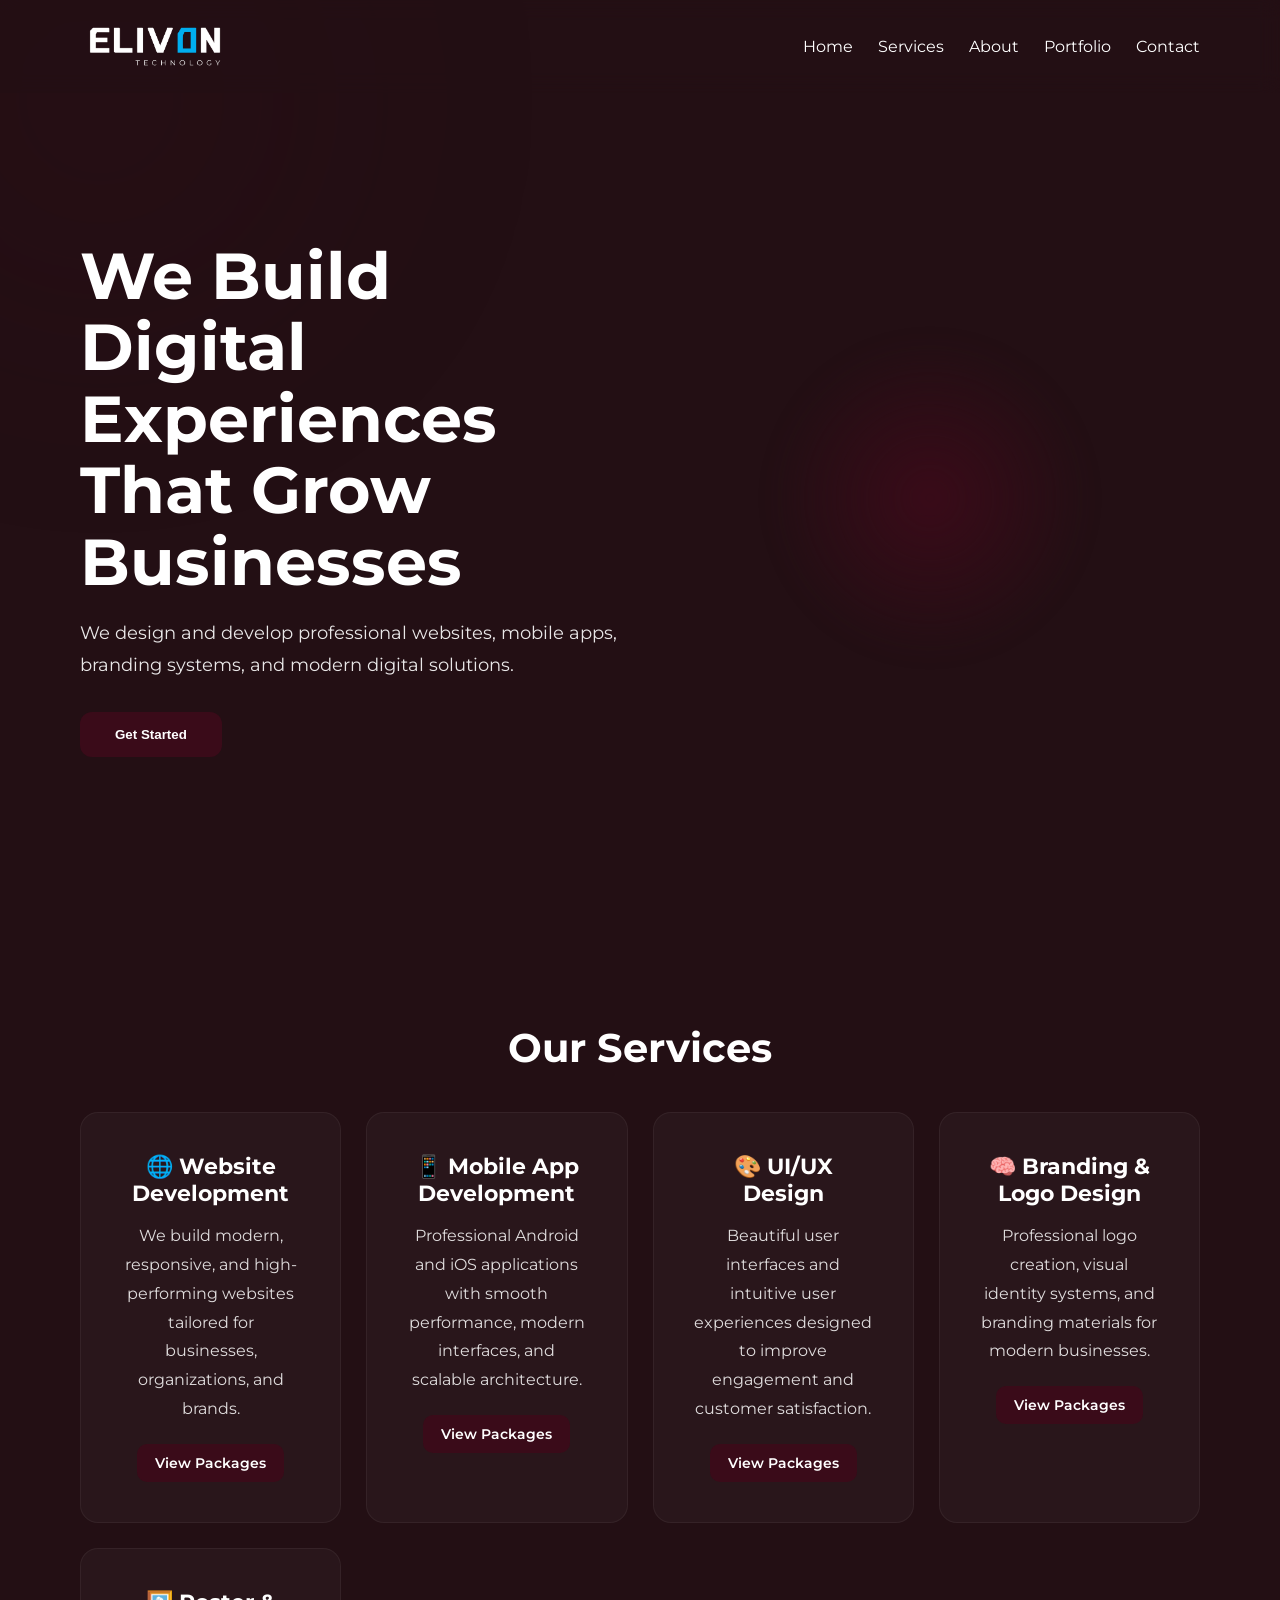
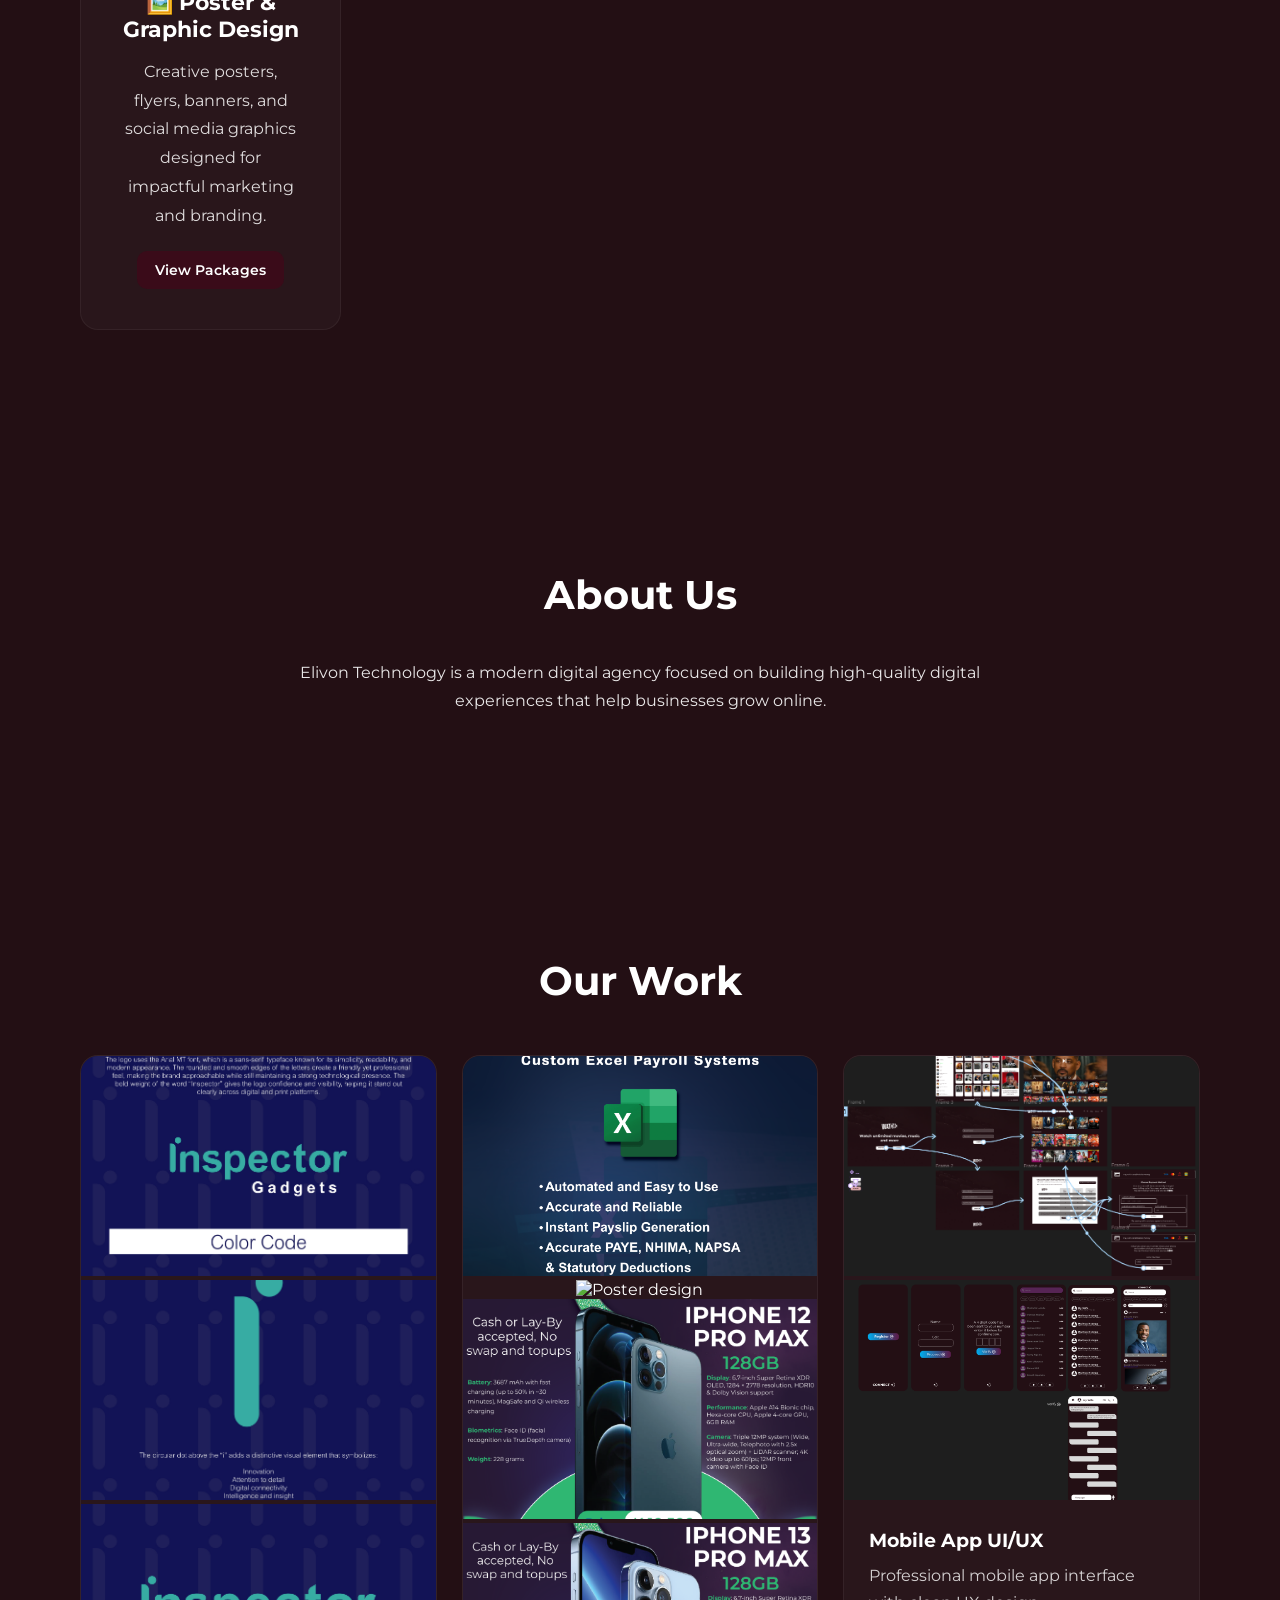
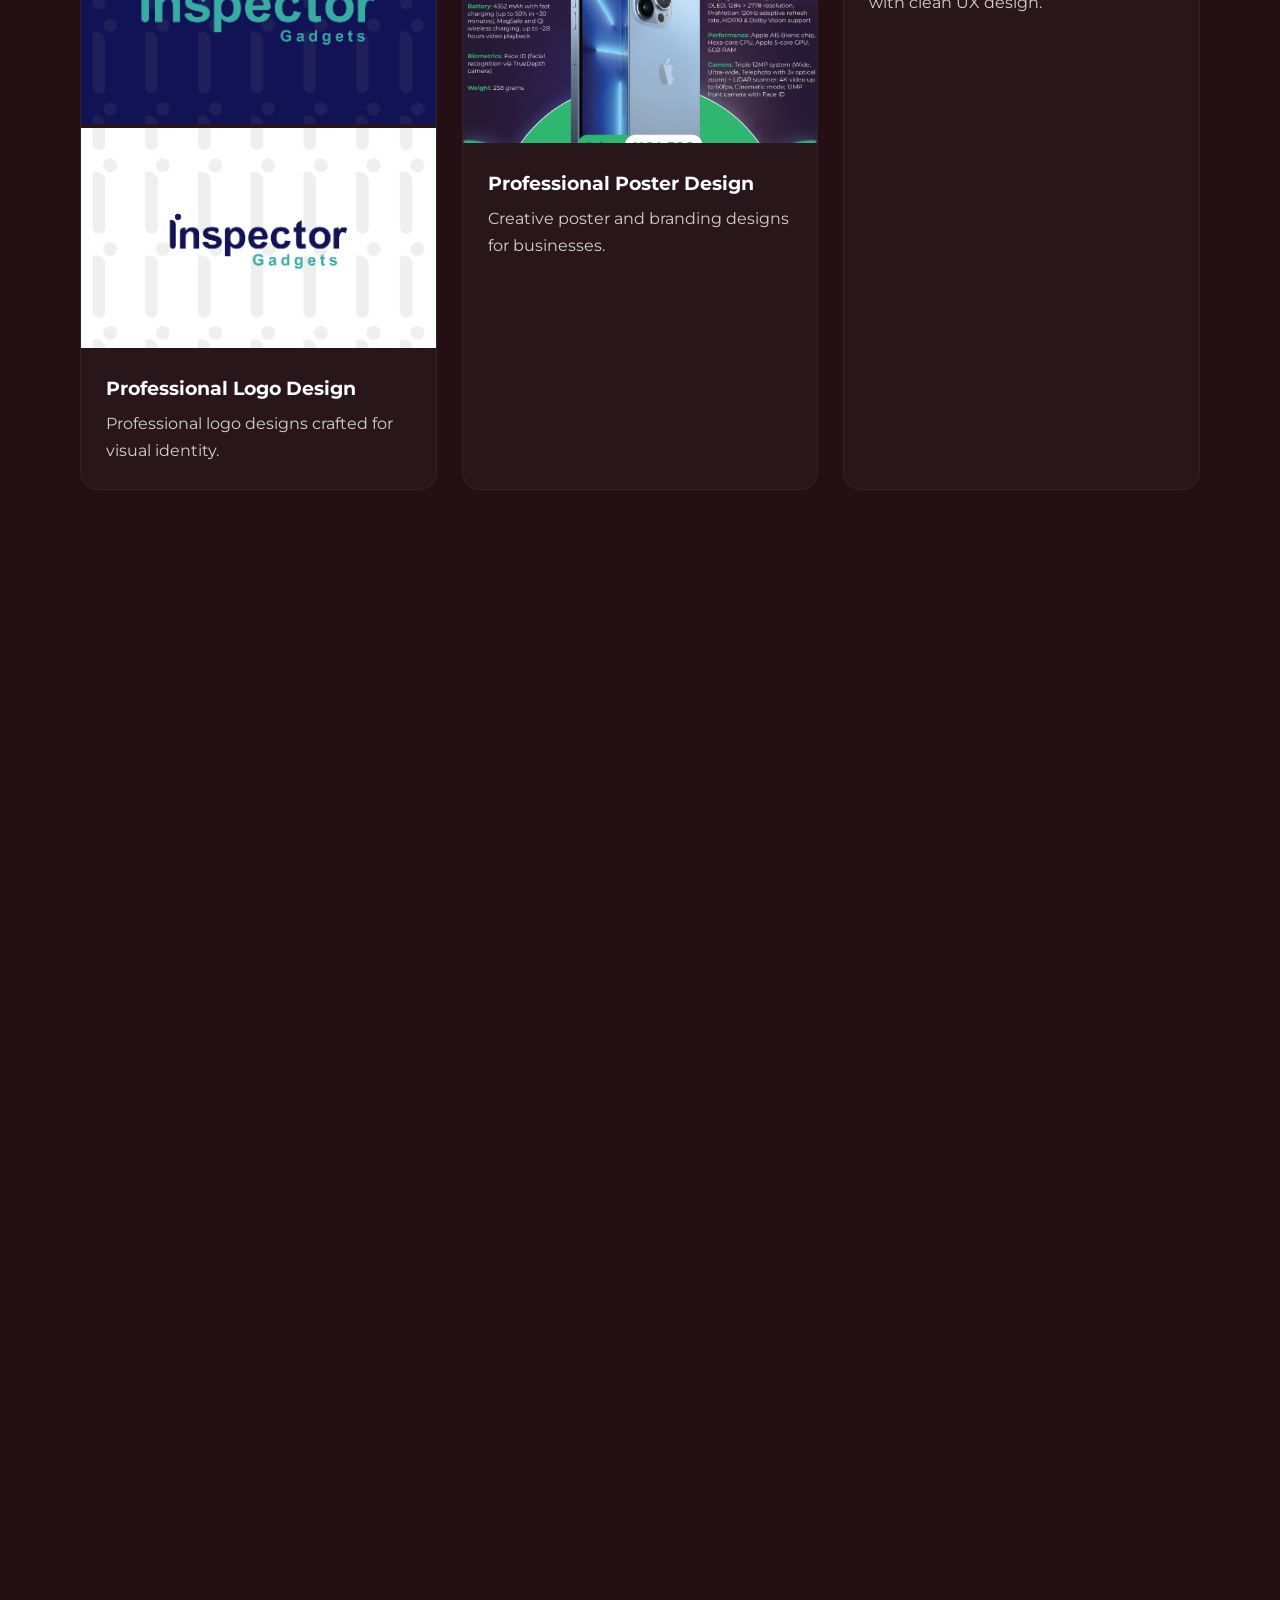
==== index.html @ 50b48947 "updated portfolio and services" ====
<!DOCTYPE html>
<html lang="en">
<head>
    <meta charset="UTF-8">
    <meta name="viewport" content="width=device-width, initial-scale=1.0">
    <title>Elivon Technology</title>

    <!-- Font -->
    <link rel="preconnect" href="https://fonts.googleapis.com">
    <link rel="preconnect" href="https://fonts.gstatic.com" crossorigin>

    <link href="https://fonts.googleapis.com/css2?family=Montserrat:wght@300;400;500;600;700&display=swap" rel="stylesheet">

    <!-- CSS -->
    <link rel="stylesheet" href="style.css">
</head>

<body>

    <!-- HEADER -->
    <header>

        <img src="images/logo.png" alt="Elivon Logo" class="logo">

        <div class="menu-toggle" id="menu-toggle">☰</div>

        <nav id="nav">
            <a href="#">Home</a>
            <a href="#services">Services</a>
            <a href="#about">About</a>
            <a href="#portfolio">Portfolio</a>
            <a href="#contact">Contact</a>
        </nav>

    </header>

    <!-- HERO -->
    <section class="hero reveal">

        <div class="hero-left">

            <h2>
                We Build Digital Experiences That Grow Businesses
            </h2>

            <p>
                We design and develop professional websites,
                mobile apps, branding systems, and modern
                digital solutions.
            </p>

            <button onclick="document.getElementById('contact').scrollIntoView({behavior:'smooth'})">
                Get Started
            </button>

        </div>

        <div class="hero-right">
            <div class="glow-box"></div>
        </div>

    </section>

    <!-- SERVICES -->
    <section id="services" class="section reveal">

        <h2 class="title">Our Services</h2>

        <div class="grid">

            <!-- WEBSITE -->
            <a href="web.html" class="card service-link">

                <h3>🌐 Website Development</h3>

                <p>
                    We build modern, responsive, and high-performing websites
                    tailored for businesses, organizations, and brands.
                </p>

                <span class="service-btn">View Packages</span>

            </a>

            <!-- MOBILE -->
            <a href="mobile.html" class="card service-link">

                <h3>📱 Mobile App Development</h3>

                <p>
                    Professional Android and iOS applications with smooth
                    performance, modern interfaces, and scalable architecture.
                </p>

                <span class="service-btn">View Packages</span>

            </a>

            <!-- UI/UX -->
            <a href="uiux.html" class="card service-link">

                <h3>🎨 UI/UX Design</h3>

                <p>
                    Beautiful user interfaces and intuitive user experiences
                    designed to improve engagement and customer satisfaction.
                </p>

                <span class="service-btn">View Packages</span>

            </a>

            <!-- BRANDING -->
            <a href="logo.html" class="card service-link">

                <h3>🧠 Branding & Logo Design</h3>

                <p>
                    Professional logo creation, visual identity systems,
                    and branding materials for modern businesses.
                </p>

                <span class="service-btn">View Packages</span>

            </a>

            <!-- GRAPHICS -->
            <a href="poster.html" class="card service-link">

                <h3>🖼️ Poster & Graphic Design</h3>

                <p>
                    Creative posters, flyers, banners, and social media graphics
                    designed for impactful marketing and branding.
                </p>

                <span class="service-btn">View Packages</span>

            </a>

        </div>

    </section>

    <!-- ABOUT -->
    <section id="about" class="section reveal">

        <h2 class="title">About Us</h2>

        <p class="text">
            Elivon Technology is a modern digital agency focused on building
            high-quality digital experiences that help businesses grow online.
        </p>

    </section>

    <!-- PORTFOLIO -->
    <section id="portfolio" class="section reveal">

        <h2 class="title">Our Work</h2>

        <div class="portfolio-grid">

            <!-- PROJECT 1 -->
            <div class="portfolio-card">

                <img src="images/project1-1.jpg" alt="Professional logo design">
                <img src="images/project1-2.jpg" alt="Professional logo design">
                <img src="images/project1-3.jpg" alt="Professional logo design">
                <img src="images/project1-4.jpg" alt="Professional logo design">

                <div class="portfolio-content">

                    <h3>Professional Logo Design</h3>

                    <p>
                        Professional logo designs crafted for visual identity.
                    </p>

                </div>

            </div>

            <!-- PROJECT 2 -->
            <div class="portfolio-card">

                <img src="images/project2-1.png" alt="Poster design">
                <img src="images/project2-2.png" alt="Poster design">
                <img src="images/project2-3.png" alt="Poster design">
                <img src="images/project2-4.png" alt="Poster design">

                <div class="portfolio-content">

                    <h3>Professional Poster Design</h3>

                    <p>
                        Creative poster and branding designs for businesses.
                    </p>

                </div>

            </div>

            <!-- PROJECT 3 -->
            <div class="portfolio-card">

                <img src="images/project3-1.png" alt="UI UX design">
                <img src="images/project3-2.png" alt="UI UX design">

                <div class="portfolio-content">

                    <h3>Mobile App UI/UX</h3>

                    <p>
                        Professional mobile app interface with clean UX design.
                    </p>

                </div>

            </div>

        </div>

    </section>
    <!-- TESTIMONIALS -->
<section class="section reveal" id="testimonials">

    <h2 class="title">What Our Clients Say</h2>

    <p class="text">
        Real feedback from people who have worked with us.
    </p>

    <div class="grid">

        <!-- TESTIMONIAL 1 -->
        <div class="card">

            <p>
                “Elivon Technology delivered a clean and professional website
                that helped my business look more credible online.”
            </p>

            <br>

            <h3>- Client A</h3>

        </div>

        <!-- TESTIMONIAL 2 -->
        <div class="card">

            <p>
                “The design quality was outstanding. Everything was modern,
                fast, and exactly what I wanted.”
            </p>

            <br>

            <h3>- Client B</h3>

        </div>

        <!-- TESTIMONIAL 3 -->
        <div class="card">

            <p>
                “Very professional work. Communication was clear and the final
                product exceeded expectations.”
            </p>

            <br>

            <h3>- Client C</h3>

        </div>

    </div>

</section>

    <!-- CONTACT -->
    <section id="contact" class="section reveal">

        <h2 class="title">Contact Us</h2>

        <p class="text">
            Let’s build something amazing together.
        </p>

        <form id="contact-form" class="contact-form">

            <input type="text" placeholder="Your Name" required>

            <input type="email" placeholder="Your Email" required>

            <textarea placeholder="Your Project Idea" required></textarea>

            <button type="submit">
                Send Message
            </button>

        </form>

    </section>

    <!-- EMAILJS -->
    <script src="https://cdn.jsdelivr.net/npm/@emailjs/browser@3/dist/email.min.js"></script>

    <script>
    document.addEventListener("DOMContentLoaded", function () {

        emailjs.init("dGkCJeQmZ1w9tnwCu");

        const form = document.getElementById("contact-form");

        form.addEventListener("submit", function (e) {

            e.preventDefault();

            emailjs.sendForm(
                "service_jqj9ab2",
                "template_shtid7g",
                this
            ).then(function () {

                alert("Message sent successfully!");
                form.reset();

            }, function (error) {

                alert("Failed to send message");
                console.log(error);

            });

        });

    });
    </script>

    <!-- LIGHTBOX -->
    <div id="lightbox" class="lightbox">

        <span class="close">&times;</span>

        <img id="lightbox-img" class="lightbox-img">

    </div>

    <!-- JAVASCRIPT -->
    <script src="script.js"></script>

</body>
</html>
---- style.css ----
/* =========================
   GLOBAL
========================= */

*{
    margin: 0;
    padding: 0;
    box-sizing: border-box;
}

html{
    scroll-behavior: smooth;
}

body{
    font-family: 'Montserrat', sans-serif;
    background: #230f14;
    color: #ffffff;
    overflow-x: hidden;
}

/* Background Glow */

body::before{
    content: "";
    position: fixed;

    top: -200px;
    left: -200px;

    width: 600px;
    height: 600px;

    background: radial-gradient(circle, #3a0b19, transparent 70%);

    filter: blur(120px);
    opacity: 0.25;

    z-index: -1;
}

/* =========================
   HEADER
========================= */

header{
    display: flex;
    justify-content: space-between;
    align-items: center;

    padding: 20px 80px;

    position: sticky;
    top: 0;

    background: rgba(35, 15, 20, 0.8);

    backdrop-filter: blur(10px);

    z-index: 1000;
}

.logo{
    width: 150px;
}

/* =========================
   NAVIGATION
========================= */

nav{
    display: flex;
    align-items: center;
}

nav a{
    color: white;
    text-decoration: none;

    margin-left: 25px;

    position: relative;

    transition: 0.3s;
}

nav a::after{
    content: "";

    position: absolute;

    bottom: -5px;
    left: 0;

    width: 0%;
    height: 2px;

    background: #3a0b19;

    transition: 0.3s;
}

nav a:hover::after{
    width: 100%;
}

/* =========================
   MOBILE MENU
========================= */

.menu-toggle{
    display: none;
    font-size: 28px;
    cursor: pointer;
    color: white;
}

/* =========================
   HERO SECTION
========================= */

.hero{
    min-height: 90vh;

    display: flex;
    justify-content: space-between;
    align-items: center;

    padding: 0 80px;

    gap: 40px;
}

.hero-left{
    flex: 1;
}

.hero h2{
    font-size: 65px;
    line-height: 1.1;

    margin-bottom: 20px;
}

.hero p{
    font-size: 18px;

    opacity: 0.9;

    margin-bottom: 30px;

    max-width: 600px;

    line-height: 1.8;
}

.hero-right{
    flex: 1;

    display: flex;
    justify-content: center;
    align-items: center;
}

.glow-box{
    width: 320px;
    height: 320px;

    background: radial-gradient(circle, #3a0b19, transparent 70%);

    border-radius: 50%;

    filter: blur(10px);
}

/* =========================
   BUTTONS
========================= */

button{
    padding: 15px 35px;

    background: #3a0b19;
    color: white;

    border: none;
    border-radius: 12px;

    font-weight: 600;

    cursor: pointer;

    transition: 0.3s;
}

button:hover{
    transform: translateY(-4px);
}

/* =========================
   SECTIONS
========================= */

.section{
    padding: 120px 80px;
    text-align: center;
}

.title{
    font-size: 40px;
    margin-bottom: 40px;
}

.text{
    max-width: 700px;

    margin: 0 auto;

    line-height: 1.8;

    opacity: 0.9;
}

/* =========================
   GRID
========================= */

.grid{
    display: grid;

    grid-template-columns: repeat(auto-fit, minmax(250px, 1fr));

    gap: 25px;

    margin-top: 40px;
}

/* =========================
   CARDS
========================= */

.card{
    background: rgba(255,255,255,0.03);

    padding: 40px;

    border-radius: 18px;

    border: 1px solid rgba(255,255,255,0.05);

    transition: 0.3s;
}

.card:hover{
    transform: translateY(-10px);

    background: rgba(255,255,255,0.06);
}

.card h3{
    font-size: 22px;
    margin-bottom: 15px;
}

.card p{
    line-height: 1.8;
    opacity: 0.85;
}

/* =========================
   SERVICE LINKS
========================= */

.service-link{
    text-decoration: none;
    color: white;

    display: block;

    position: relative;
    overflow: hidden;
}

.service-btn{
    display: inline-block;

    margin-top: 20px;

    padding: 10px 18px;

    background: #3a0b19;

    border-radius: 10px;

    font-size: 14px;
    font-weight: 600;

    transition: 0.3s;
}

.service-link:hover .service-btn{
    transform: translateX(5px);
}

/* =========================
   PORTFOLIO
========================= */

.portfolio-grid{
    display: grid;

    grid-template-columns: repeat(auto-fit, minmax(300px, 1fr));

    gap: 25px;

    margin-top: 50px;
}

.portfolio-card{
    background: rgba(255,255,255,0.03);

    border-radius: 18px;

    overflow: hidden;

    border: 1px solid rgba(255,255,255,0.05);

    transition: 0.4s;
}

.portfolio-card:hover{
    transform: translateY(-10px);
}

.portfolio-card img{
    width: 100%;
    height: 220px;

    object-fit: cover;

    cursor: pointer;
}

.portfolio-content{
    padding: 25px;

    text-align: left;
}

.portfolio-content h3{
    margin-bottom: 10px;
}

.portfolio-content p{
    opacity: 0.8;
    line-height: 1.7;
}

/* =========================
   CONTACT FORM
========================= */

.contact-form{
    max-width: 600px;

    margin: 40px auto;

    display: flex;
    flex-direction: column;

    gap: 15px;
}

.contact-form input,
.contact-form textarea{
    padding: 15px;

    border-radius: 10px;

    border: 1px solid rgba(255,255,255,0.1);

    background: rgba(255,255,255,0.03);

    color: white;

    outline: none;
}

.contact-form textarea{
    min-height: 140px;
}

/* =========================
   SCROLL ANIMATIONS
========================= */

.reveal{
    opacity: 0;

    transform: translateY(40px);

    transition: all 0.8s ease;
}

.reveal.active{
    opacity: 1;

    transform: translateY(0);
}

/* =========================
   LIGHTBOX
========================= */

.lightbox{
    display: none;

    position: fixed;

    top: 0;
    left: 0;

    width: 100%;
    height: 100%;

    background: rgba(0,0,0,0.9);

    justify-content: center;
    align-items: center;

    z-index: 9999;
}

.lightbox-img{
    max-width: 90%;
    max-height: 90%;

    border-radius: 10px;
}

.lightbox .close{
    position: absolute;

    top: 20px;
    right: 30px;

    font-size: 40px;

    color: white;

    cursor: pointer;
}

/* =========================
   RESPONSIVE
========================= */

@media (max-width: 768px){

    header{
        padding: 20px;
        flex-direction: column;
        gap: 15px;
    }

    .menu-toggle{
        display: block;
    }

    nav{
        display: none;

        flex-direction: column;

        gap: 15px;

        width: 100%;

        text-align: center;
    }

    nav.active{
        display: flex;
    }

    nav a{
        margin-left: 0;
    }

    .hero{
        flex-direction: column;

        text-align: center;

        padding: 60px 20px;
    }

    .hero h2{
        font-size: 38px;
    }

    .hero p{
        font-size: 16px;
        margin: 0 auto 30px;
    }

    .section{
        padding: 80px 20px;
    }

    .grid,
    .portfolio-grid{
        grid-template-columns: 1fr;
    }

    .glow-box{
        width: 250px;
        height: 250px;
    }
}
/* =========================
   WHATSAPP FLOAT BUTTON
========================= */

.whatsapp-float{
    position: fixed;

    bottom: 25px;
    right: 25px;

    width: 60px;
    height: 60px;

    background: #25D366;

    border-radius: 50%;

    display: flex;
    align-items: center;
    justify-content: center;

    box-shadow: 0 10px 25px rgba(0,0,0,0.3);

    z-index: 9999;

    transition: 0.3s;
}

.whatsapp-float img{
    width: 35px;
    height: 35px;
}

.whatsapp-float:hover{
    transform: scale(1.1);
}
/* =========================
   FOOTER
========================= */

.footer{
    background: rgba(0,0,0,0.3);
    margin-top: 80px;
    padding: 60px 80px 20px 80px;
    border-top: 1px solid rgba(255,255,255,0.05);
}

.footer-container{
    display: grid;
    grid-template-columns: repeat(auto-fit, minmax(220px, 1fr));
    gap: 40px;
}

.footer-box h2,
.footer-box h3{
    margin-bottom: 15px;
}

.footer-box p{
    opacity: 0.8;
    line-height: 1.7;
}

.footer-box a{
    display: block;
    color: white;
    text-decoration: none;
    margin-bottom: 10px;
    opacity: 0.8;
    transition: 0.3s;
}

.footer-box a:hover{
    opacity: 1;
    color: #3a0b19;
}

.footer-bottom{
    margin-top: 40px;
    text-align: center;
    opacity: 0.6;
    font-size: 14px;
}

/* RESPONSIVE */
@media (max-width: 768px){
    .footer{
        padding: 50px 20px 20px 20px;
        text-align: center;
    }
}
/* =========================
   TESTIMONIALS
========================= */

#testimonials .card{
    text-align: left;
    position: relative;
}

#testimonials .card p{
    font-style: italic;
    opacity: 0.9;
    line-height: 1.8;
}

#testimonials .card h3{
    margin-top: 15px;
    color: #3a0b19;
    font-weight: 600;
}
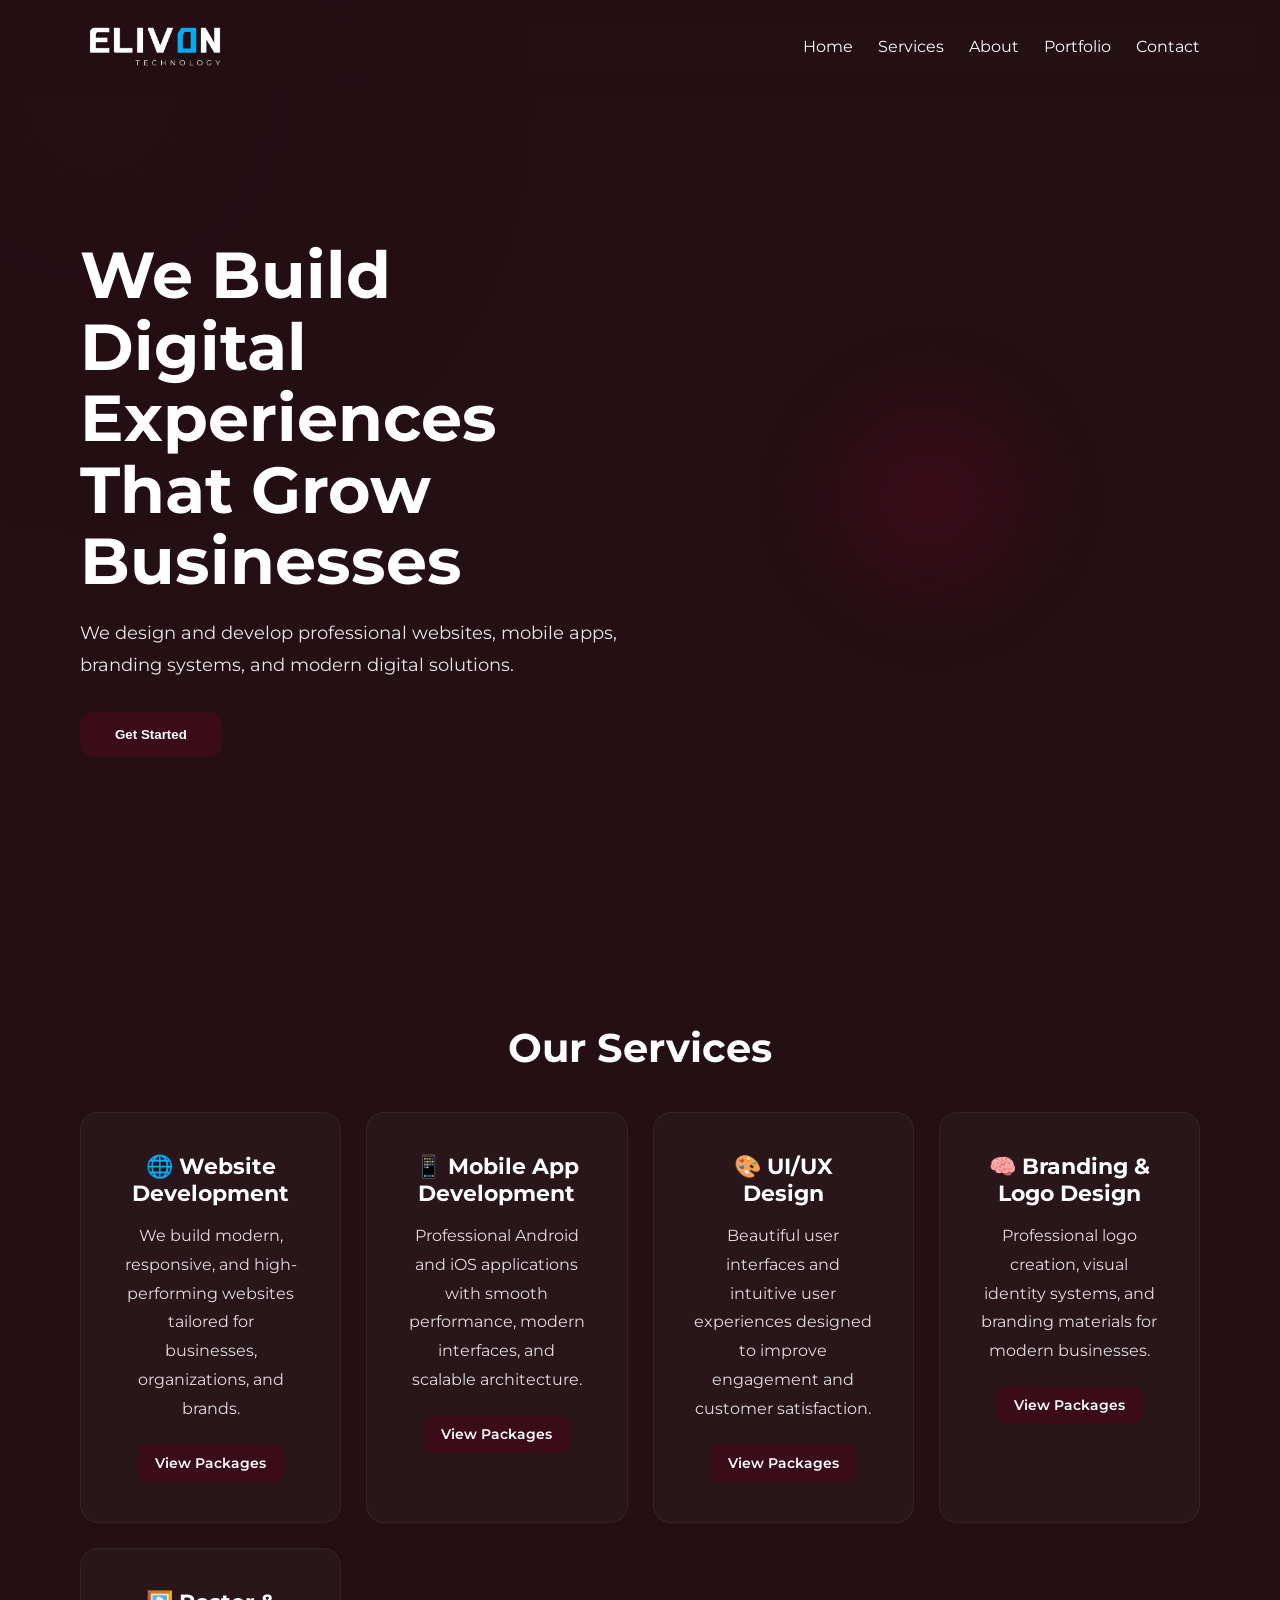
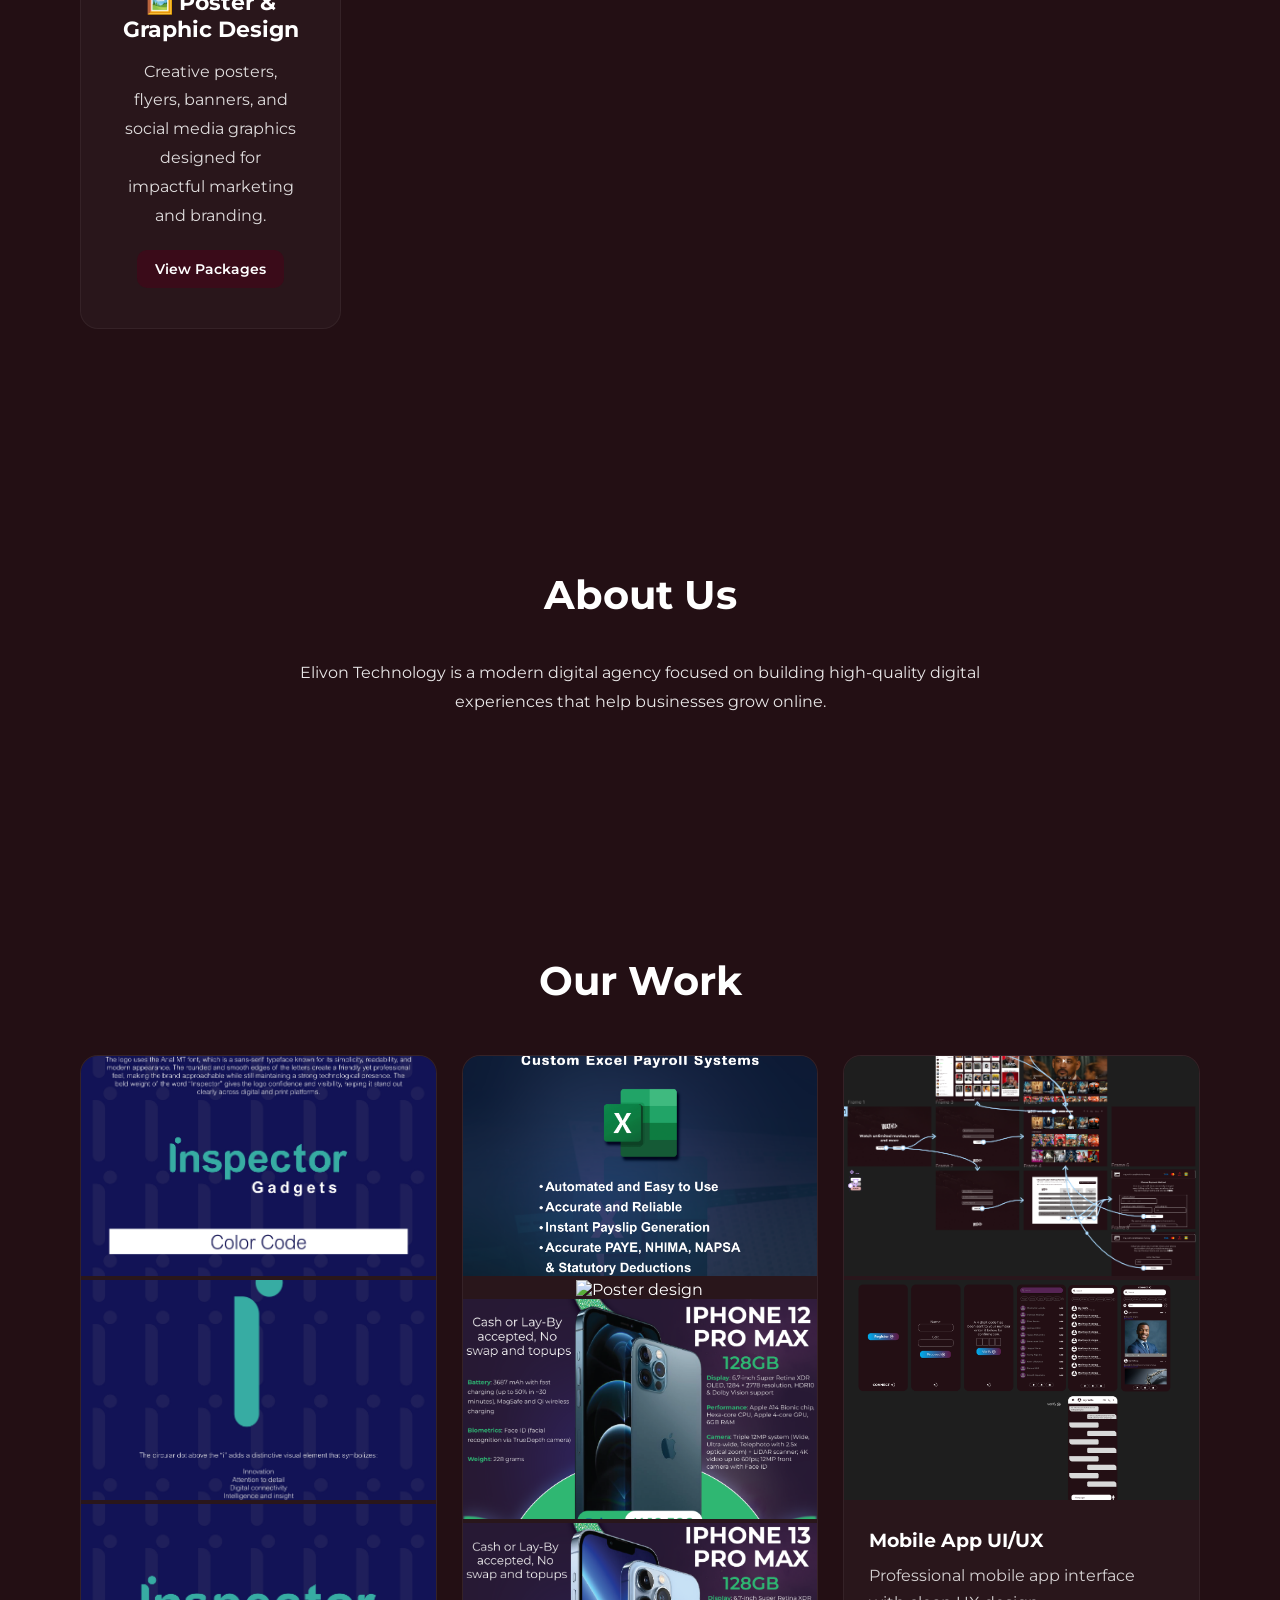
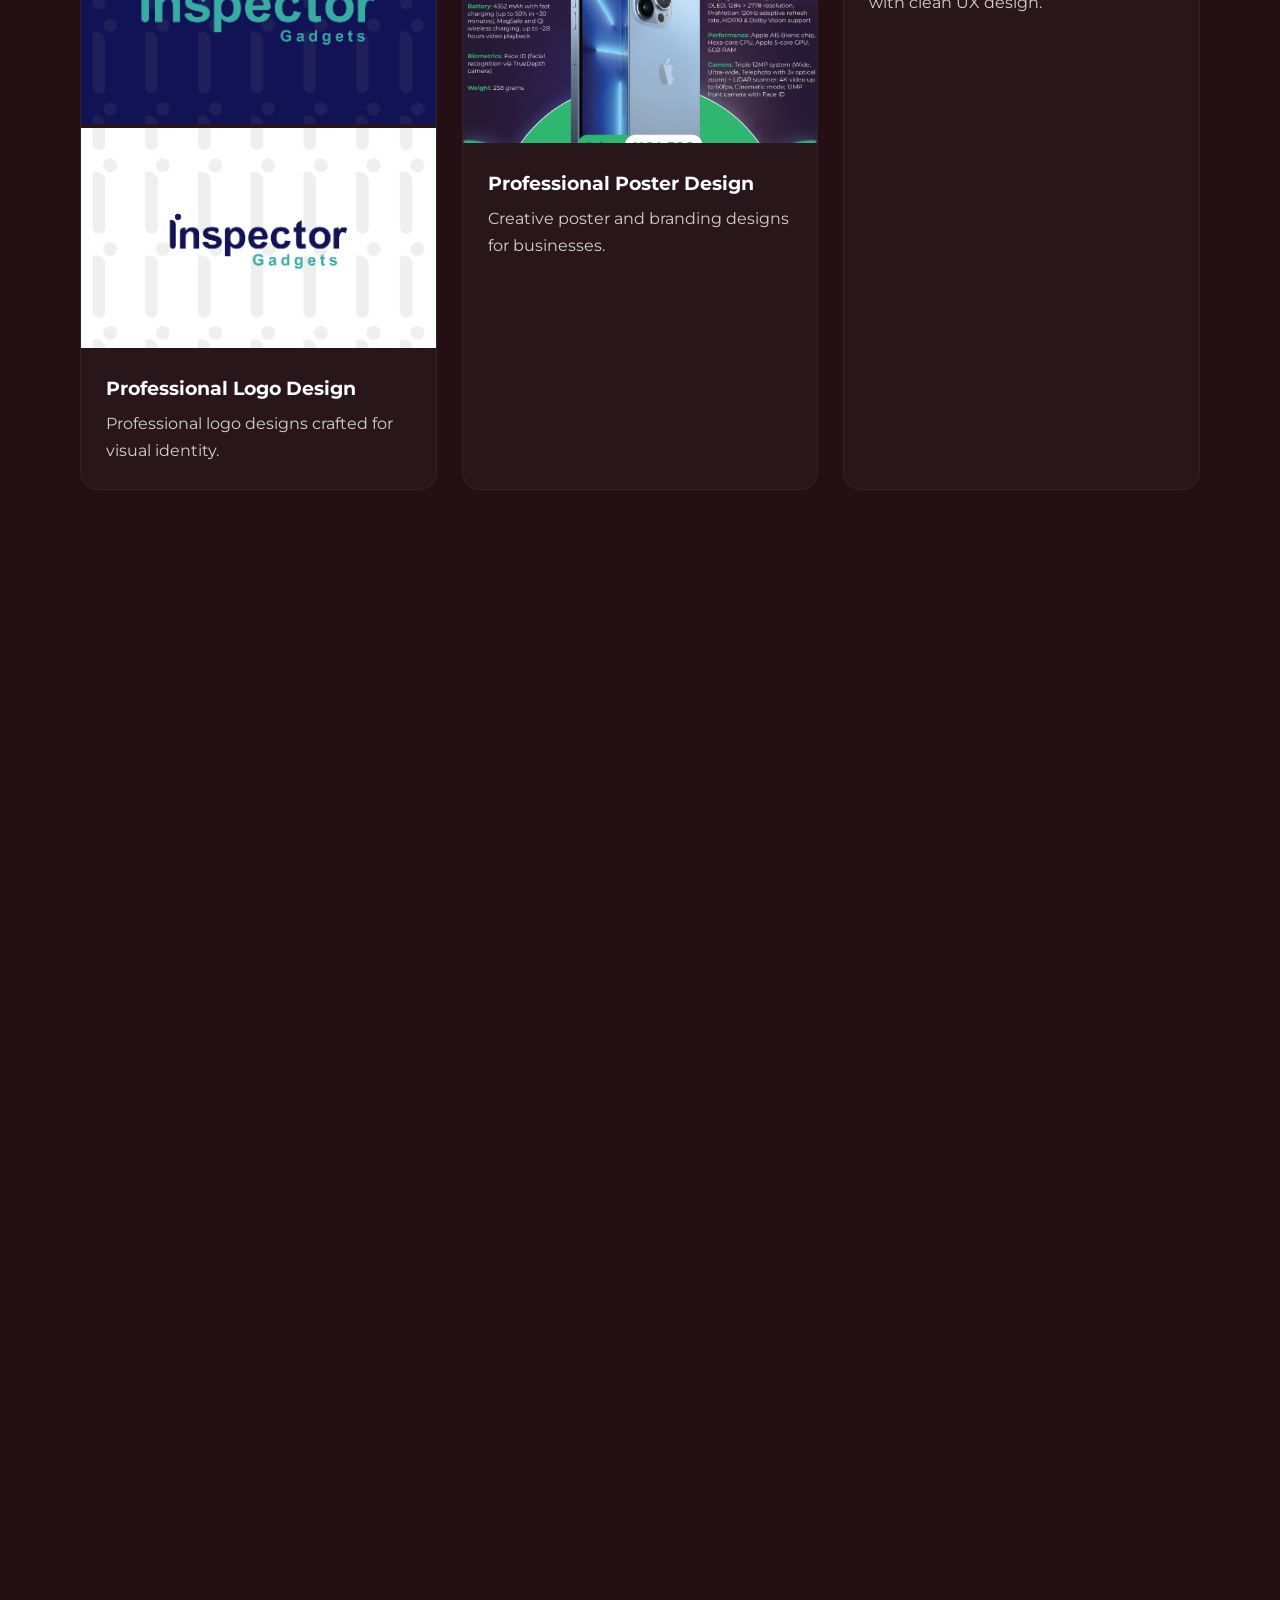
==== commit 0fd157ab: "updated portfolio and services" ====
--- a/index.html
+++ b/index.html
@@ -350,6 +350,63 @@
 
     <!-- JAVASCRIPT -->
     <script src="script.js"></script>
-
+<script>
+document.addEventListener("DOMContentLoaded", function () {
+
+    const reveals = document.querySelectorAll(".reveal");
+
+    function revealOnScroll() {
+        const windowHeight = window.innerHeight;
+
+        reveals.forEach(el => {
+            const elementTop = el.getBoundingClientRect().top;
+
+            if (elementTop < windowHeight - 100) {
+                el.classList.add("active");
+            }
+        });
+    }
+
+    window.addEventListener("scroll", revealOnScroll);
+
+    revealOnScroll(); // run on load
+});
+</script>
+<!-- LIGHTBOX -->
+<div id="lightbox" class="lightbox">
+
+    <span class="close">&times;</span>
+
+    <img id="lightbox-img" class="lightbox-img">
+
+</div>
+<script>
+document.addEventListener("DOMContentLoaded", function () {
+
+    const lightbox = document.getElementById("lightbox");
+    const lightboxImg = document.getElementById("lightbox-img");
+    const closeBtn = document.querySelector(".lightbox .close");
+
+    const images = document.querySelectorAll(".portfolio-card img");
+
+    images.forEach(img => {
+        img.addEventListener("click", function () {
+            lightbox.style.display = "flex";
+            lightboxImg.src = this.src;
+        });
+    });
+
+    closeBtn.addEventListener("click", function () {
+        lightbox.style.display = "none";
+    });
+
+    lightbox.addEventListener("click", function (e) {
+        if (e.target !== lightboxImg) {
+            lightbox.style.display = "none";
+        }
+    });
+
+});
+</script>
 </body>
 </html>
--- a/style.css
+++ b/style.css
@@ -626,6 +626,99 @@
 
 #testimonials .card h3{
     margin-top: 15px;
-    color: #3a0b19;
+    color: #ffffff;
     font-weight: 600;
+}
+/* =========================
+   SCROLL REVEAL ANIMATION
+========================= */
+
+.reveal{
+    opacity: 0;
+    transform: translateY(60px);
+    transition: all 0.8s ease;
+    will-change: transform, opacity;
+}
+
+.reveal.active{
+    opacity: 1;
+    transform: translateY(0);
+}
+
+/* stagger effect for grid items */
+.grid .card{
+    transition: transform 0.4s ease, opacity 0.6s ease;
+}
+
+/* hover animation upgrade */
+.card:hover{
+    transform: translateY(-12px) scale(1.02);
+    box-shadow: 0 20px 40px rgba(0,0,0,0.4);
+}
+
+/* smoother buttons */
+button{
+    transition: all 0.3s ease;
+}
+
+button:hover{
+    transform: translateY(-5px) scale(1.03);
+}
+
+/* nav hover smoothness */
+nav a{
+    transition: 0.3s ease;
+}
+body{
+    animation: fadeIn 0.8s ease;
+}
+
+@keyframes fadeIn{
+    from{
+        opacity: 0;
+    }
+    to{
+        opacity: 1;
+    }
+}
+/* =========================
+   LIGHTBOX (FULLSCREEN IMAGE VIEW)
+========================= */
+
+.lightbox{
+    display: none;
+
+    position: fixed;
+    top: 0;
+    left: 0;
+
+    width: 100%;
+    height: 100%;
+
+    background: rgba(0,0,0,0.92);
+
+    justify-content: center;
+    align-items: center;
+
+    z-index: 9999;
+}
+
+.lightbox-img{
+    max-width: 90%;
+    max-height: 90%;
+
+    border-radius: 12px;
+
+    box-shadow: 0 20px 60px rgba(0,0,0,0.6);
+}
+
+.lightbox .close{
+    position: absolute;
+    top: 20px;
+    right: 30px;
+
+    font-size: 45px;
+    color: white;
+
+    cursor: pointer;
 }
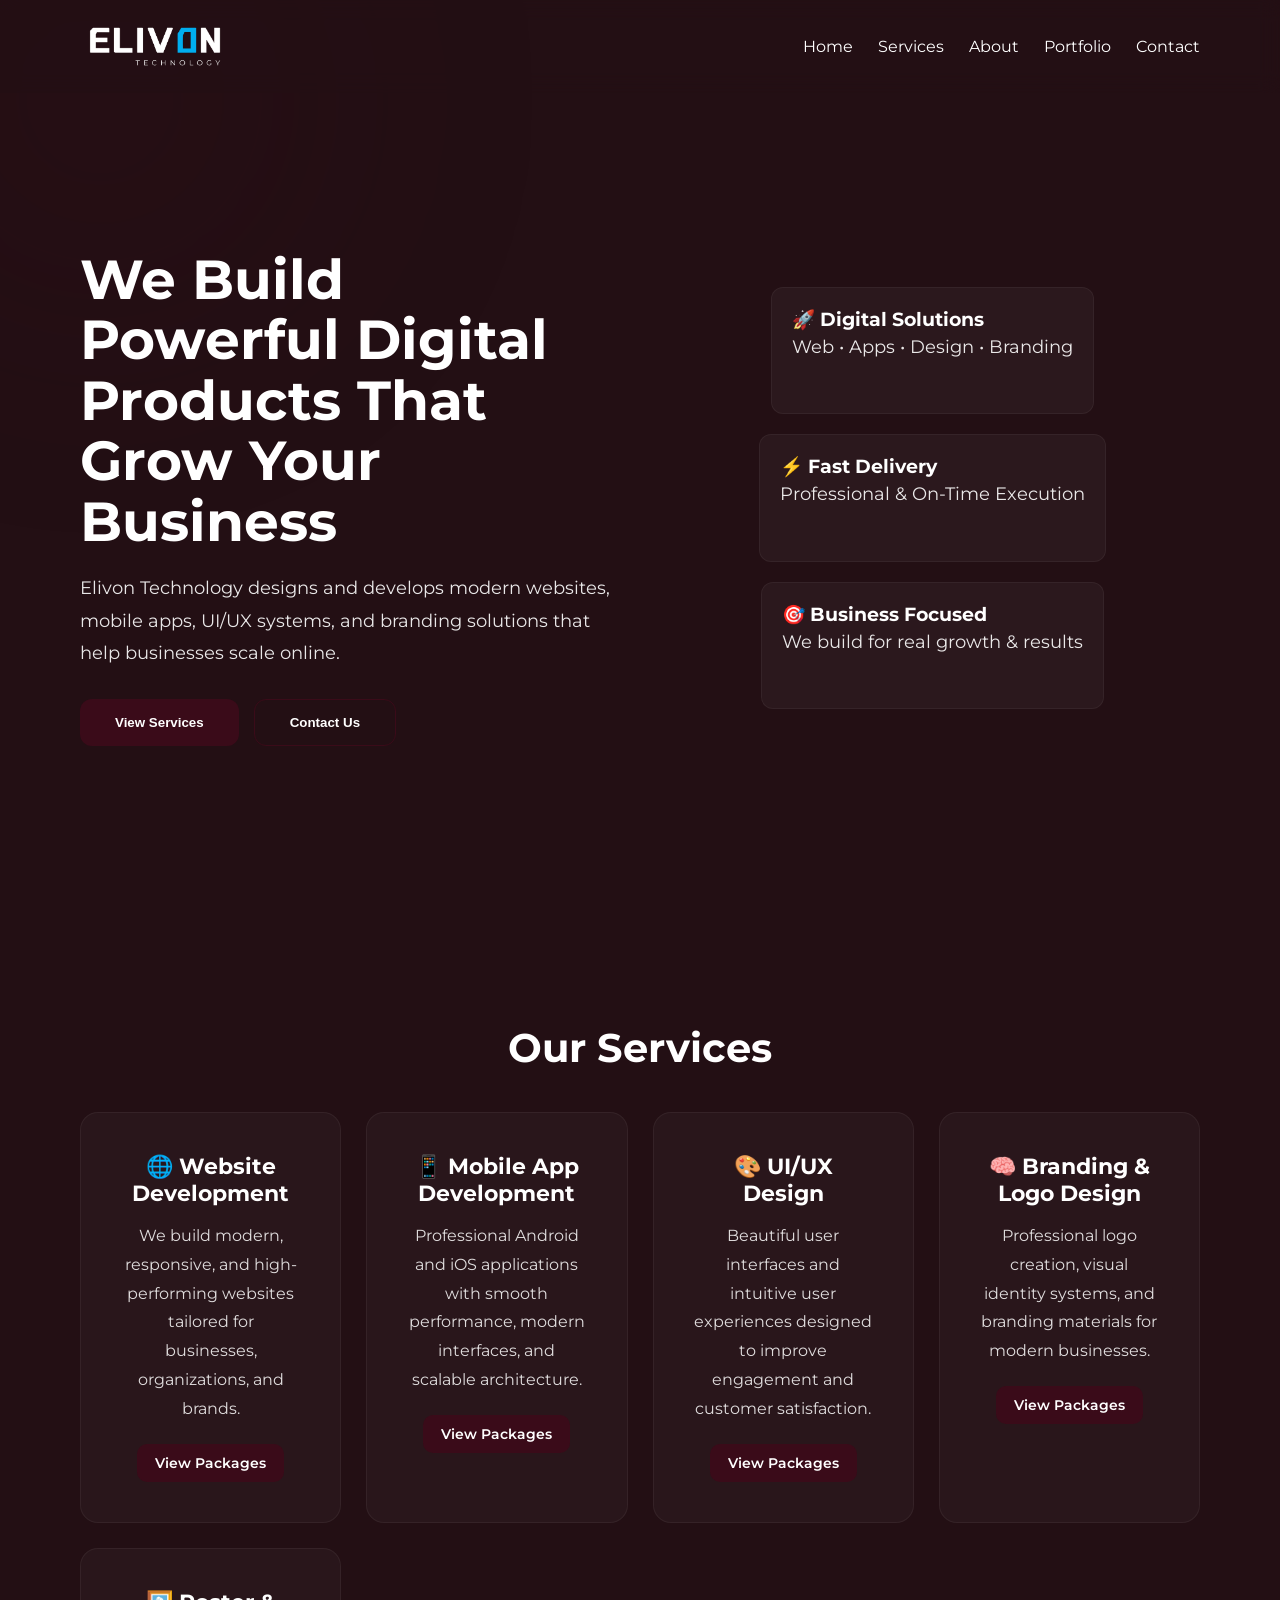
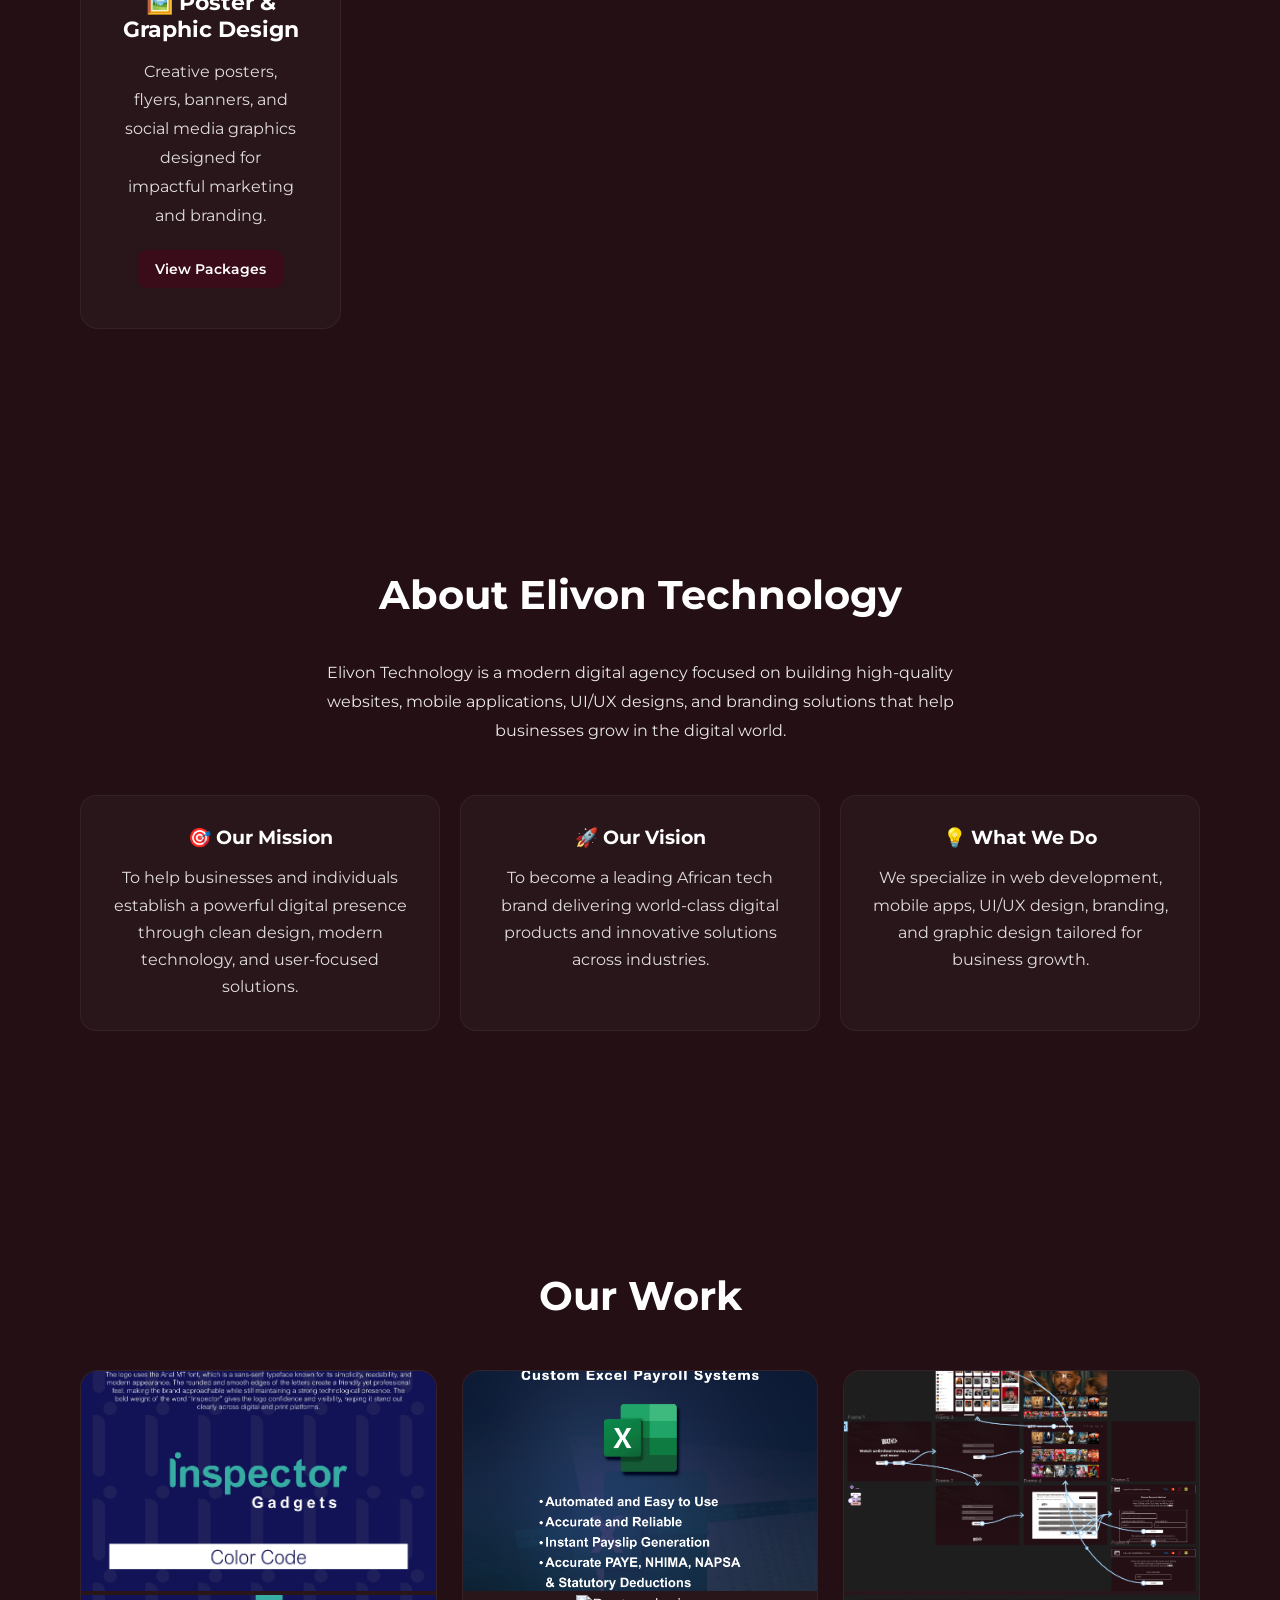
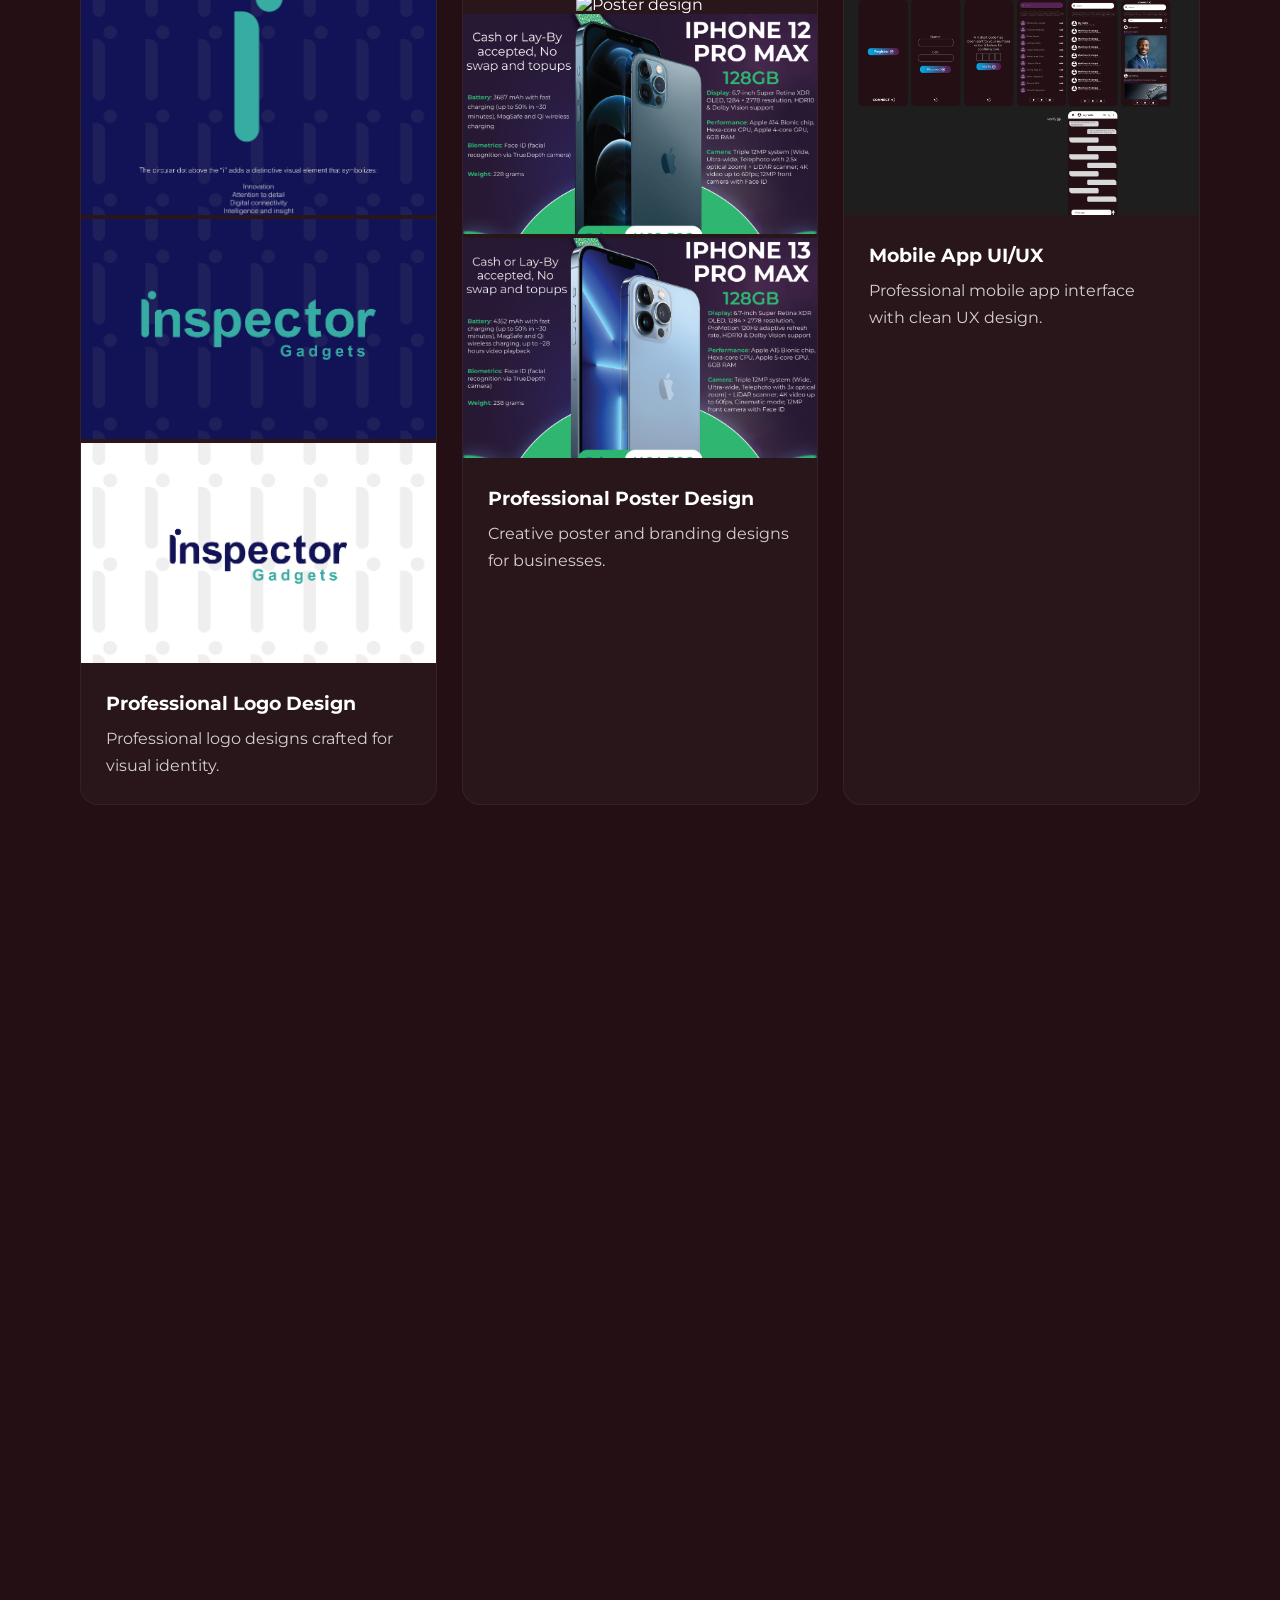
==== commit c78e7e07: "updated portfolio and services" ====
--- a/index.html
+++ b/index.html
@@ -3,8 +3,7 @@
 <head>
     <meta charset="UTF-8">
     <meta name="viewport" content="width=device-width, initial-scale=1.0">
-    <title>Elivon Technology</title>
-
+    <title>Elivon Technology | Web Development, Mobile Apps & UI/UX Design</title>
     <!-- Font -->
     <link rel="preconnect" href="https://fonts.googleapis.com">
     <link rel="preconnect" href="https://fonts.gstatic.com" crossorigin>
@@ -13,9 +12,36 @@
 
     <!-- CSS -->
     <link rel="stylesheet" href="style.css">
+    <!-- SEO -->
+<meta name="description" content="Elivon Technology is a professional digital agency specializing in website development, mobile apps, UI/UX design, branding, and graphic design solutions in Zambia.">
+
+<meta name="keywords" content="web development, mobile apps, UI UX design, logo design, graphic design, Elivon Technology, Zambia tech company, website designer">
+
+<meta name="author" content="Elivon Technology">
+
+<meta name="viewport" content="width=device-width, initial-scale=1.0">
+<!-- Open Graph (for WhatsApp & Facebook sharing) -->
+<meta property="og:title" content="Elivon Technology - Digital Agency">
+<meta property="og:description" content="We build modern websites, mobile apps, UI/UX designs, and branding solutions.">
+<meta property="og:type" content="website">
+<meta property="og:image" content="images/logo.png">
 </head>
 
 <body>
+    <!-- LOADING SCREEN -->
+<div id="preloader">
+
+    <div class="loader-content">
+
+        <img src="images/logo.png" alt="Elivon Logo" class="loader-logo">
+
+        <p>Loading Elivon Technology...</p>
+
+        <div class="spinner"></div>
+
+    </div>
+
+</div>
 
     <!-- HEADER -->
     <header>
@@ -35,32 +61,59 @@
     </header>
 
     <!-- HERO -->
-    <section class="hero reveal">
-
-        <div class="hero-left">
-
-            <h2>
-                We Build Digital Experiences That Grow Businesses
-            </h2>
-
-            <p>
-                We design and develop professional websites,
-                mobile apps, branding systems, and modern
-                digital solutions.
-            </p>
-
-            <button onclick="document.getElementById('contact').scrollIntoView({behavior:'smooth'})">
-                Get Started
+   <section class="hero">
+
+    <div class="hero-left">
+
+        <h1 class="hero-title">
+            We Build Powerful Digital Products That Grow Your Business
+        </h1>
+
+        <p class="hero-subtext">
+            Elivon Technology designs and develops modern websites, mobile apps,
+            UI/UX systems, and branding solutions that help businesses scale online.
+        </p>
+
+        <div class="hero-buttons">
+
+            <button onclick="document.getElementById('services').scrollIntoView({behavior:'smooth'})">
+                View Services
             </button>
 
-        </div>
-
-        <div class="hero-right">
-            <div class="glow-box"></div>
-        </div>
-
-    </section>
-
+            <button class="secondary-btn" onclick="document.getElementById('contact').scrollIntoView({behavior:'smooth'})">
+                Contact Us
+            </button>
+
+        </div>
+
+    </div>
+
+    <div class="hero-right">
+
+        <div class="hero-card">
+
+            <h3>🚀 Digital Solutions</h3>
+            <p>Web • Apps • Design • Branding</p>
+
+        </div>
+
+        <div class="hero-card">
+
+            <h3>⚡ Fast Delivery</h3>
+            <p>Professional & On-Time Execution</p>
+
+        </div>
+
+        <div class="hero-card">
+
+            <h3>🎯 Business Focused</h3>
+            <p>We build for real growth & results</p>
+
+        </div>
+
+    </div>
+
+</section>
     <!-- SERVICES -->
     <section id="services" class="section reveal">
 
@@ -143,17 +196,54 @@
     </section>
 
     <!-- ABOUT -->
-    <section id="about" class="section reveal">
-
-        <h2 class="title">About Us</h2>
-
-        <p class="text">
-            Elivon Technology is a modern digital agency focused on building
-            high-quality digital experiences that help businesses grow online.
-        </p>
-
-    </section>
-
+   <section id="about" class="section reveal">
+
+    <h2 class="title">About Elivon Technology</h2>
+
+    <p class="text">
+        Elivon Technology is a modern digital agency focused on building
+        high-quality websites, mobile applications, UI/UX designs, and branding
+        solutions that help businesses grow in the digital world.
+    </p>
+
+    <div class="about-grid">
+
+        <div class="about-card">
+
+            <h3>🎯 Our Mission</h3>
+
+            <p>
+                To help businesses and individuals establish a powerful digital
+                presence through clean design, modern technology, and user-focused solutions.
+            </p>
+
+        </div>
+
+        <div class="about-card">
+
+            <h3>🚀 Our Vision</h3>
+
+            <p>
+                To become a leading African tech brand delivering world-class
+                digital products and innovative solutions across industries.
+            </p>
+
+        </div>
+
+        <div class="about-card">
+
+            <h3>💡 What We Do</h3>
+
+            <p>
+                We specialize in web development, mobile apps, UI/UX design,
+                branding, and graphic design tailored for business growth.
+            </p>
+
+        </div>
+
+    </div>
+
+</section>
     <!-- PORTFOLIO -->
     <section id="portfolio" class="section reveal">
 
@@ -280,65 +370,84 @@
 </section>
 
     <!-- CONTACT -->
-    <section id="contact" class="section reveal">
-
-        <h2 class="title">Contact Us</h2>
-
-        <p class="text">
-            Let’s build something amazing together.
-        </p>
-
+   <section id="contact" class="section reveal">
+
+    <h2 class="title">Contact Us</h2>
+
+    <p class="text">
+        Have a project idea? Let’s bring it to life. Send us a message and we’ll respond as soon as possible.
+    </p>
+
+    <div class="contact-wrapper">
+
+        <!-- FORM -->
         <form id="contact-form" class="contact-form">
 
-            <input type="text" placeholder="Your Name" required>
-
-            <input type="email" placeholder="Your Email" required>
-
-            <textarea placeholder="Your Project Idea" required></textarea>
-
-            <button type="submit">
-                Send Message
-            </button>
+            <input type="text" name="from_name" placeholder="Your Name" required>
+
+            <input type="email" name="from_email" placeholder="Your Email" required>
+
+            <textarea name="message" placeholder="Tell us about your project..." required></textarea>
+
+            <button type="submit">Send Message</button>
 
         </form>
 
-    </section>
+        <!-- INFO BOX -->
+        <div class="contact-info">
+
+            <h3>📩 Quick Contact</h3>
+
+            <p>Email: elivontech@gmail.com</p>
+
+            <p>WhatsApp: Available (bottom right button)</p>
+
+            <p>Location: Zambia</p>
+
+            <br>
+
+            <p>
+                We usually respond within a few hours.
+            </p>
+
+        </div>
+
+    </div>
+
+</section>
 
     <!-- EMAILJS -->
     <script src="https://cdn.jsdelivr.net/npm/@emailjs/browser@3/dist/email.min.js"></script>
 
-    <script>
-    document.addEventListener("DOMContentLoaded", function () {
-
-        emailjs.init("dGkCJeQmZ1w9tnwCu");
-
-        const form = document.getElementById("contact-form");
-
-        form.addEventListener("submit", function (e) {
-
-            e.preventDefault();
-
-            emailjs.sendForm(
-                "service_jqj9ab2",
-                "template_shtid7g",
-                this
-            ).then(function () {
-
-                alert("Message sent successfully!");
-                form.reset();
-
-            }, function (error) {
-
-                alert("Failed to send message");
-                console.log(error);
-
-            });
+   <script>
+document.addEventListener("DOMContentLoaded", function () {
+
+    emailjs.init("dGkCJeQmZ1w9tnwCu");
+
+    const form = document.getElementById("contact-form");
+
+    form.addEventListener("submit", function (e) {
+        e.preventDefault();
+
+        emailjs.sendForm(
+            "service_jqj9ab2",
+            "template_shtid7g",
+            this
+        ).then(() => {
+
+            alert("Message sent successfully!");
+            form.reset();
+
+        }).catch((error) => {
+
+            alert("Failed to send message");
+            console.log(error);
 
         });
-
     });
-    </script>
-
+
+});
+</script>
     <!-- LIGHTBOX -->
     <div id="lightbox" class="lightbox">
 
@@ -408,5 +517,22 @@
 
 });
 </script>
+<script>
+window.addEventListener("load", function () {
+
+    const preloader = document.getElementById("preloader");
+
+    setTimeout(() => {
+        preloader.style.opacity = "0";
+        preloader.style.transition = "0.5s ease";
+
+        setTimeout(() => {
+            preloader.style.display = "none";
+        }, 500);
+
+    }, 1200); // loading duration
+
+});
+</script>
 </body>
 </html>
--- a/style.css
+++ b/style.css
@@ -721,4 +721,237 @@
     color: white;
 
     cursor: pointer;
+}
+/* =========================
+   PRELOADER
+========================= */
+
+#preloader{
+    position: fixed;
+    top: 0;
+    left: 0;
+
+    width: 100%;
+    height: 100%;
+
+    background: #230f14;
+
+    display: flex;
+    justify-content: center;
+    align-items: center;
+
+    z-index: 99999;
+}
+
+.loader-content{
+    text-align: center;
+}
+
+.loader-logo{
+    width: 120px;
+    margin-bottom: 20px;
+}
+
+.loader-content p{
+    margin-bottom: 20px;
+    opacity: 0.8;
+}
+
+/* SPINNER */
+.spinner{
+    width: 45px;
+    height: 45px;
+
+    border: 4px solid rgba(255,255,255,0.2);
+    border-top: 4px solid #3a0b19;
+
+    border-radius: 50%;
+
+    animation: spin 1s linear infinite;
+    margin: auto;
+}
+
+@keyframes spin{
+    from{
+        transform: rotate(0deg);
+    }
+    to{
+        transform: rotate(360deg);
+    }
+}
+/* =========================
+   HERO UPGRADE
+========================= */
+
+.hero{
+    min-height: 90vh;
+
+    display: flex;
+    justify-content: space-between;
+    align-items: center;
+
+    padding: 80px;
+
+    gap: 50px;
+}
+
+.hero-title{
+    font-size: 55px;
+    line-height: 1.1;
+    margin-bottom: 20px;
+}
+
+.hero-subtext{
+    font-size: 18px;
+    opacity: 0.85;
+    margin-bottom: 30px;
+    max-width: 600px;
+    line-height: 1.7;
+}
+
+/* BUTTONS */
+.hero-buttons{
+    display: flex;
+    gap: 15px;
+    flex-wrap: wrap;
+}
+
+.secondary-btn{
+    background: transparent;
+    border: 1px solid #3a0b19;
+}
+
+/* RIGHT SIDE CARDS */
+.hero-right{
+    display: flex;
+    flex-direction: column;
+    gap: 20px;
+}
+
+.hero-card{
+    background: rgba(255,255,255,0.04);
+    padding: 20px;
+    border-radius: 12px;
+
+    border: 1px solid rgba(255,255,255,0.05);
+
+    transition: 0.3s;
+}
+
+.hero-card:hover{
+    transform: translateX(10px);
+    background: rgba(255,255,255,0.06);
+}
+
+/* RESPONSIVE */
+@media (max-width: 768px){
+
+    .hero{
+        flex-direction: column;
+        text-align: center;
+        padding: 60px 20px;
+    }
+
+    .hero-buttons{
+        justify-content: center;
+    }
+
+    .hero-title{
+        font-size: 32px;
+    }
+}
+/* =========================
+   ABOUT UPGRADE
+========================= */
+
+.about-grid{
+    display: grid;
+    grid-template-columns: repeat(auto-fit, minmax(250px, 1fr));
+    gap: 20px;
+
+    margin-top: 50px;
+}
+
+.about-card{
+    background: rgba(255,255,255,0.03);
+    padding: 30px;
+    border-radius: 16px;
+
+    border: 1px solid rgba(255,255,255,0.05);
+
+    transition: 0.3s;
+}
+
+.about-card:hover{
+    transform: translateY(-10px);
+    background: rgba(255,255,255,0.06);
+}
+
+.about-card h3{
+    margin-bottom: 15px;
+    color: #ffffff;
+}
+
+.about-card p{
+    opacity: 0.85;
+    line-height: 1.7;
+}
+/* =========================
+   CONTACT UPGRADE
+========================= */
+
+.contact-wrapper{
+    display: grid;
+    grid-template-columns: repeat(auto-fit, minmax(280px, 1fr));
+    gap: 40px;
+
+    margin-top: 50px;
+}
+
+/* FORM */
+.contact-form{
+    display: flex;
+    flex-direction: column;
+    gap: 15px;
+}
+
+.contact-form input,
+.contact-form textarea{
+    padding: 15px;
+    border-radius: 10px;
+
+    border: 1px solid rgba(255,255,255,0.1);
+    background: rgba(255,255,255,0.03);
+
+    color: white;
+    outline: none;
+}
+
+.contact-form textarea{
+    min-height: 150px;
+}
+
+/* INFO BOX */
+.contact-info{
+    background: rgba(255,255,255,0.03);
+    padding: 30px;
+    border-radius: 16px;
+
+    border: 1px solid rgba(255,255,255,0.05);
+}
+
+.contact-info h3{
+    margin-bottom: 15px;
+}
+
+.contact-info p{
+    opacity: 0.85;
+    line-height: 1.7;
+}
+/* =========================
+   ADMIN DASHBOARD
+========================= */
+
+#messages .card{
+    text-align: left;
 }
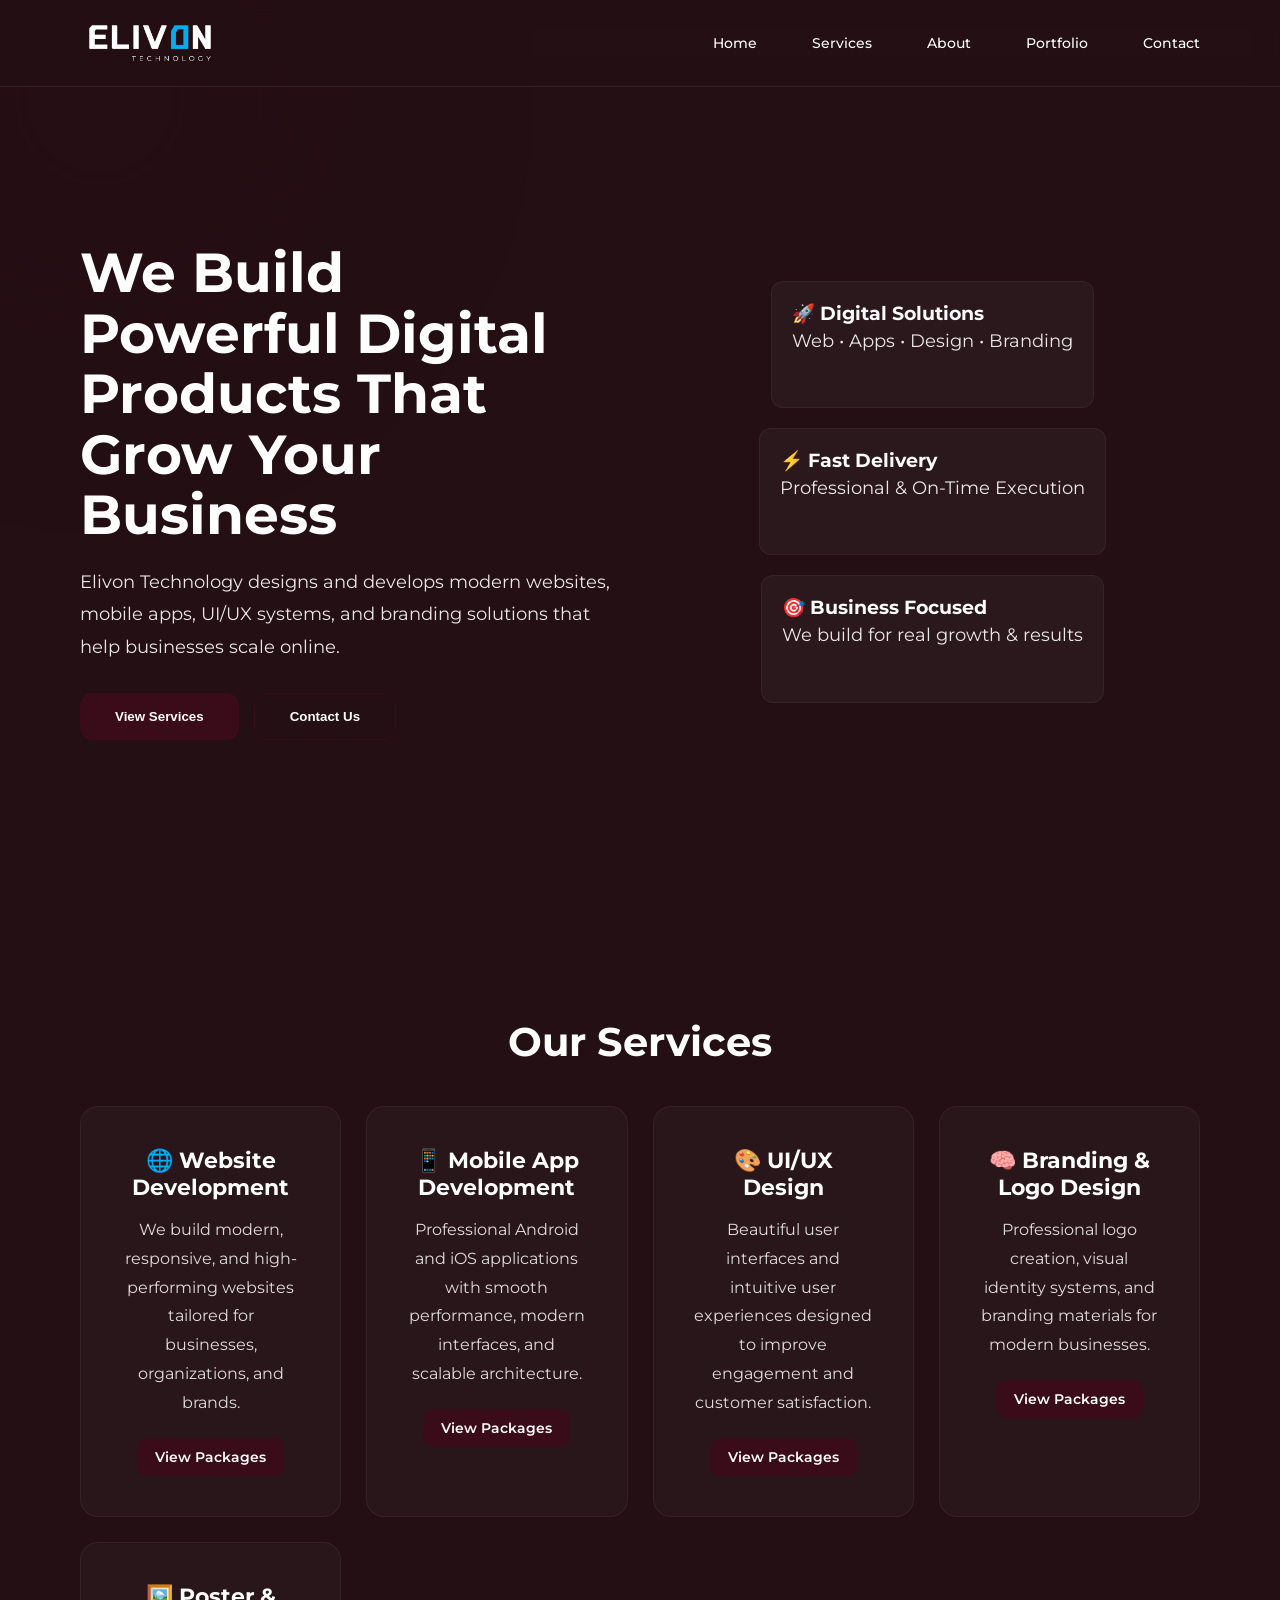
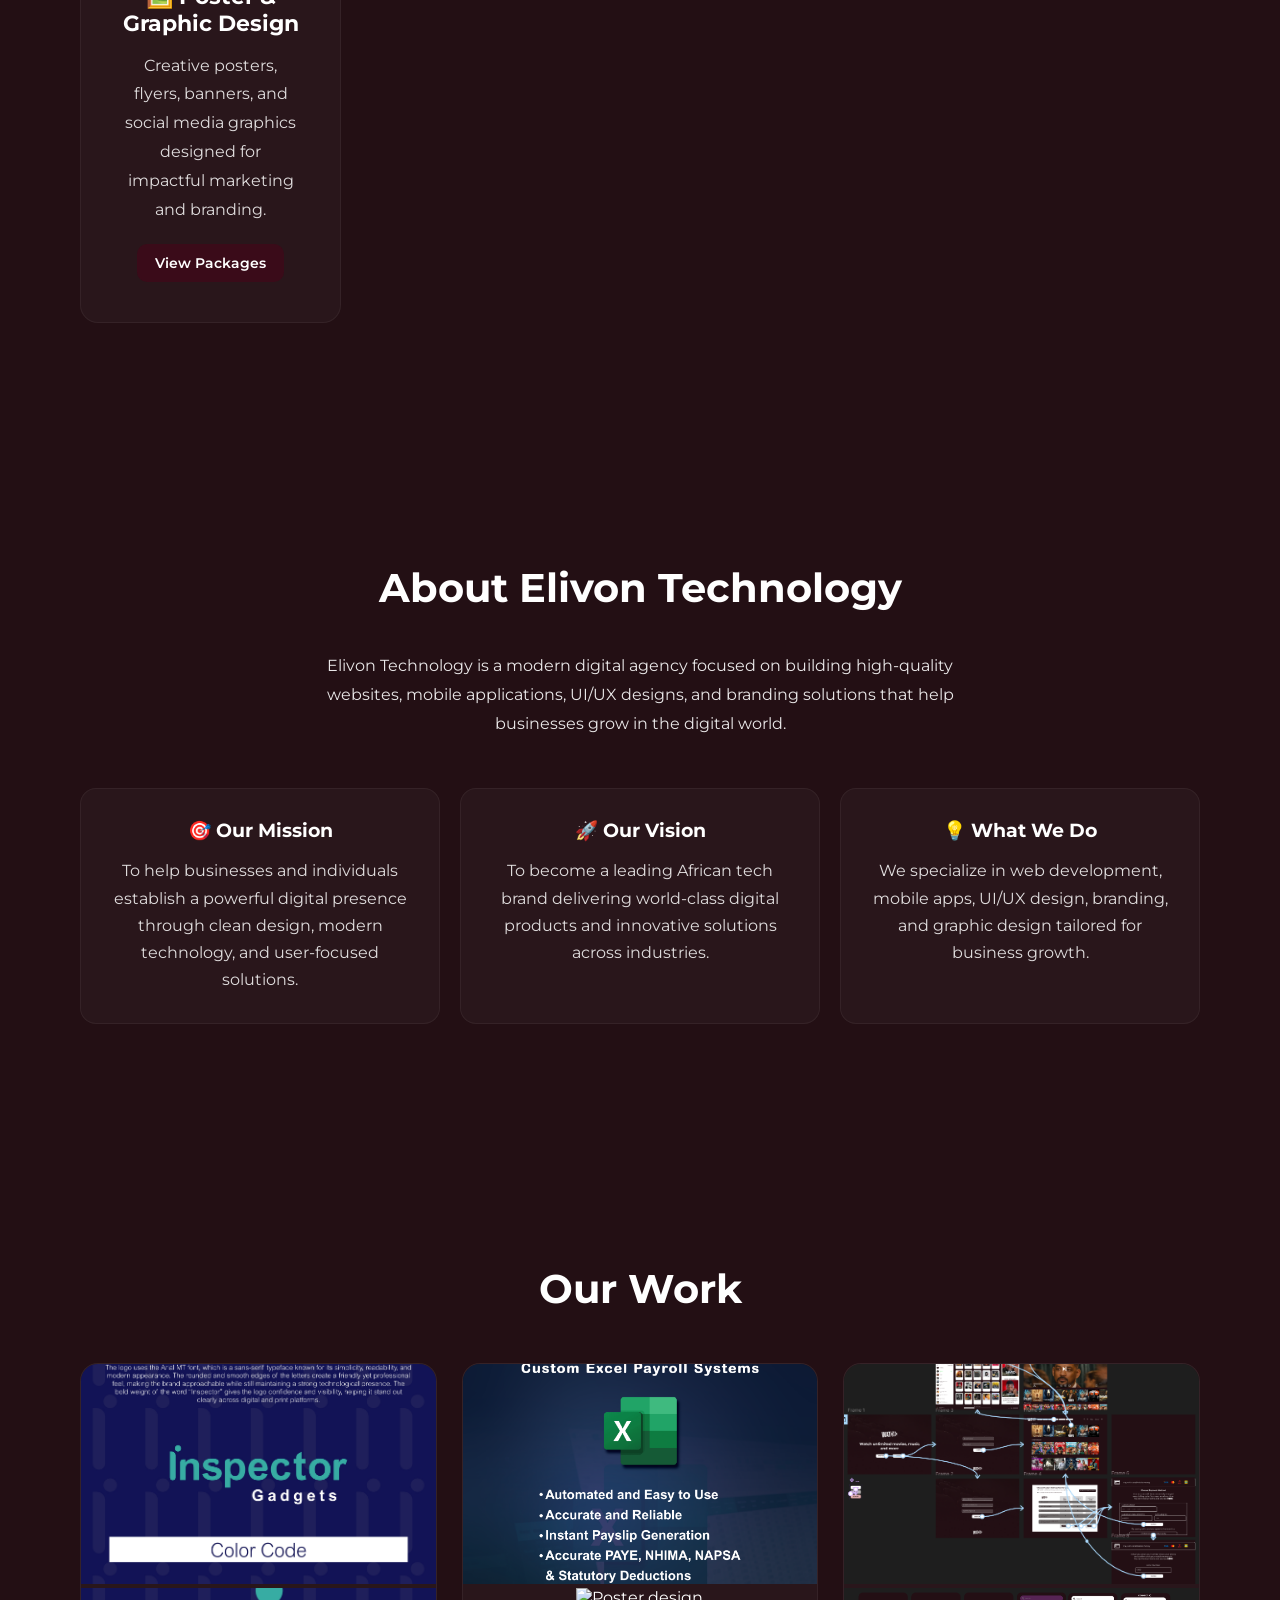
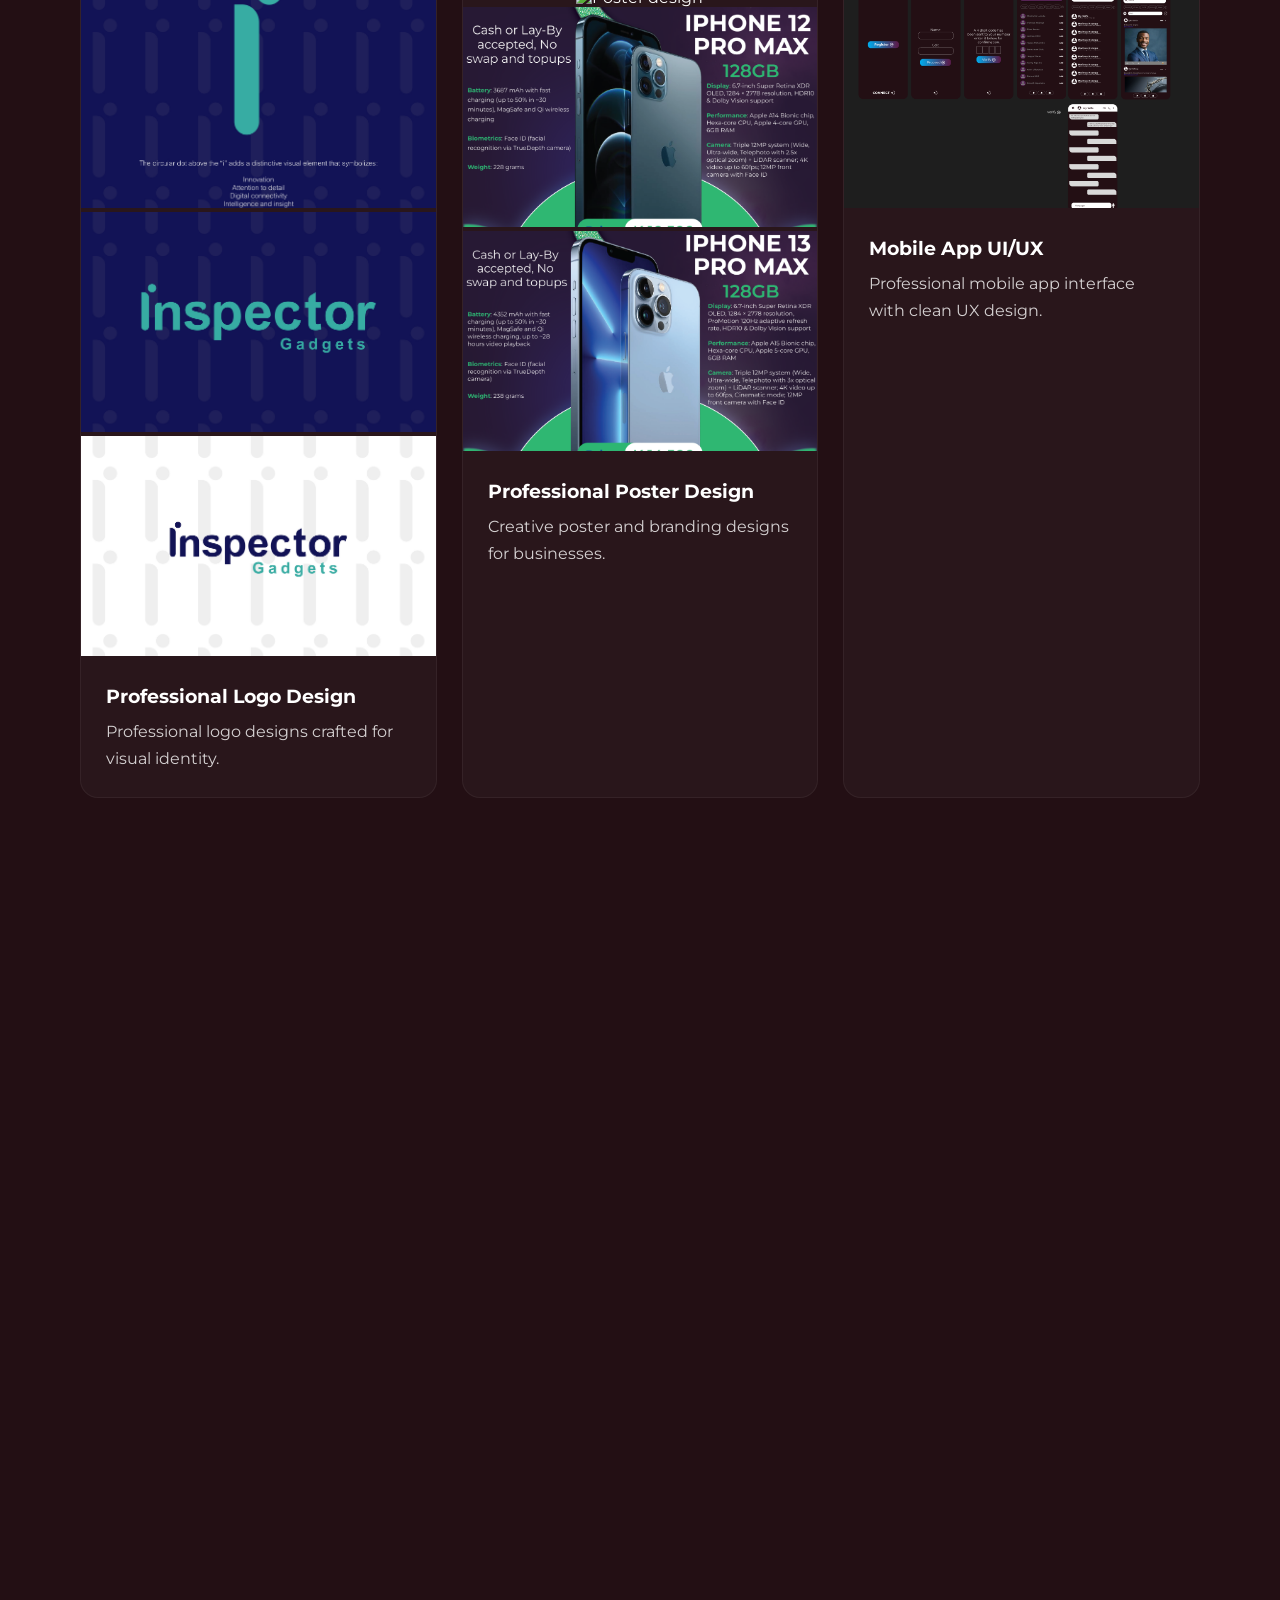
==== commit 7c39c1d7: "updated portfolio and services" ====
--- a/index.html
+++ b/index.html
@@ -44,22 +44,21 @@
 </div>
 
     <!-- HEADER -->
-    <header>
-
-        <img src="images/logo.png" alt="Elivon Logo" class="logo">
-
-        <div class="menu-toggle" id="menu-toggle">☰</div>
-
-        <nav id="nav">
-            <a href="#">Home</a>
-            <a href="#services">Services</a>
-            <a href="#about">About</a>
-            <a href="#portfolio">Portfolio</a>
-            <a href="#contact">Contact</a>
-        </nav>
-
-    </header>
-
+    <header class="navbar">
+
+    <img src="images/logo.png" alt="Logo" class="logo">
+
+    <div class="menu-toggle" id="menu-toggle">☰</div>
+
+    <nav id="nav">
+        <a href="index.html">Home</a>
+        <a href="#services">Services</a>
+        <a href="#about">About</a>
+        <a href="#portfolio">Portfolio</a>
+        <a href="#contact">Contact</a>
+    </nav>
+
+</header>
     <!-- HERO -->
    <section class="hero">
 
@@ -377,6 +376,12 @@
     <p class="text">
         Have a project idea? Let’s bring it to life. Send us a message and we’ll respond as soon as possible.
     </p>
+    <button
+onclick="window.location.href='appointment.html'">
+
+    Book Appointment
+
+</button>
 
     <div class="contact-wrapper">
 
@@ -398,7 +403,7 @@
 
             <h3>📩 Quick Contact</h3>
 
-            <p>Email: elivontech@gmail.com</p>
+            <p>Email: elivontechnology@gmail.com</p>
 
             <p>WhatsApp: Available (bottom right button)</p>
 
@@ -407,7 +412,7 @@
             <br>
 
             <p>
-                We usually respond within a few hours.
+                We usually respond within few minutes.
             </p>
 
         </div>
@@ -534,5 +539,13 @@
 
 });
 </script>
+<script>
+const toggle = document.getElementById("menu-toggle");
+const nav = document.getElementById("nav");
+
+toggle.addEventListener("click", () => {
+    nav.classList.toggle("active");
+});
+</script>
 </body>
 </html>
--- a/style.css
+++ b/style.css
@@ -954,4 +954,247 @@
 
 #messages .card{
     text-align: left;
+}
+/* =========================
+   PRICING SECTION
+========================= */
+
+.pricing-grid{
+    display: grid;
+    grid-template-columns: repeat(auto-fit, minmax(280px, 1fr));
+    gap: 25px;
+
+    margin-top: 50px;
+}
+
+.pricing-card{
+    background: rgba(255,255,255,0.03);
+
+    padding: 40px 30px;
+
+    border-radius: 18px;
+
+    border: 1px solid rgba(255,255,255,0.05);
+
+    transition: 0.3s;
+}
+
+.pricing-card:hover{
+    transform: translateY(-10px);
+    background: rgba(255,255,255,0.06);
+}
+
+.pricing-card h3{
+    margin-bottom: 20px;
+    font-size: 26px;
+}
+
+.price{
+    font-size: 38px;
+    font-weight: 700;
+
+    margin-bottom: 25px;
+
+    color: white;
+}
+
+.pricing-card ul{
+    list-style: none;
+    margin-bottom: 30px;
+}
+
+.pricing-card ul li{
+    margin-bottom: 12px;
+    opacity: 0.85;
+}
+
+.featured{
+    border: 1px solid #3a0b19;
+    transform: scale(1.03);
+}
+/* =========================
+   FOOTER
+========================= */
+
+.footer{
+    padding: 40px 20px;
+    text-align: center;
+
+    background: rgba(255,255,255,0.02);
+
+    margin-top: 60px;
+}
+
+.footer-logo{
+    width: 120px;
+    margin-bottom: 15px;
+}
+
+/* =========================
+   WHATSAPP BUTTON
+========================= */
+
+.whatsapp-btn{
+    position: fixed;
+
+    bottom: 20px;
+    right: 20px;
+
+    width: 60px;
+    height: 60px;
+
+    background: #25D366;
+    color: white;
+
+    border-radius: 50%;
+
+    display: flex;
+    justify-content: center;
+    align-items: center;
+
+    font-size: 28px;
+
+    text-decoration: none;
+
+    box-shadow: 0 10px 25px rgba(0,0,0,0.3);
+
+    z-index: 999;
+}
+.contact-form select{
+    padding: 15px;
+
+    border-radius: 10px;
+
+    border: 1px solid rgba(255,255,255,0.1);
+
+    background: rgba(255,255,255,0.03);
+
+    color: white;
+
+    outline: none;
+}
+/* =========================
+   FIX DROPDOWN VISIBILITY
+========================= */
+
+.contact-form select{
+    width: 100%;
+    padding: 15px;
+
+    border-radius: 10px;
+
+    border: 1px solid rgba(255,255,255,0.15);
+
+    background: rgba(35, 15, 20, 0.8); /* dark background */
+
+    color: #ffffff; /* text visible */
+
+    outline: none;
+
+    font-family: 'Montserrat', sans-serif;
+    font-size: 14px;
+
+    cursor: pointer;
+}
+
+/* dropdown options */
+.contact-form select option{
+    background: #1a0a0f;
+    color: #ffffff;
+}
+/* =========================
+   PREMIUM NAVBAR
+========================= */
+
+.navbar{
+    display: flex;
+    justify-content: space-between;
+    align-items: center;
+
+    padding: 18px 80px;
+
+    position: sticky;
+    top: 0;
+    z-index: 1000;
+
+    background: rgba(35, 15, 20, 0.6);
+    backdrop-filter: blur(15px);
+
+    border-bottom: 1px solid rgba(255,255,255,0.08);
+}
+
+.navbar .logo{
+    width: 140px;
+}
+
+/* NAV LINKS */
+.navbar nav{
+    display: flex;
+    gap: 30px;
+}
+
+.navbar nav a{
+    color: #ffffff;
+    text-decoration: none;
+    font-size: 14px;
+    font-weight: 500;
+
+    position: relative;
+}
+
+/* underline animation */
+.navbar nav a::after{
+    content: "";
+    position: absolute;
+    left: 0;
+    bottom: -6px;
+
+    width: 0%;
+    height: 2px;
+
+    background: #3a0b19;
+
+    transition: 0.3s;
+}
+
+.navbar nav a:hover::after{
+    width: 100%;
+}
+
+/* MOBILE MENU BUTTON */
+.menu-toggle{
+    display: none;
+    font-size: 28px;
+    cursor: pointer;
+    color: white;
+}
+
+/* MOBILE */
+@media (max-width: 768px){
+
+    .menu-toggle{
+        display: block;
+    }
+
+    .navbar{
+        padding: 15px 20px;
+    }
+
+    .navbar nav{
+        display: none;
+        position: absolute;
+        top: 70px;
+        right: 20px;
+
+        flex-direction: column;
+
+        background: rgba(35, 15, 20, 0.95);
+
+        padding: 20px;
+        border-radius: 12px;
+    }
+
+    .navbar nav.active{
+        display: flex;
+    }
 }
